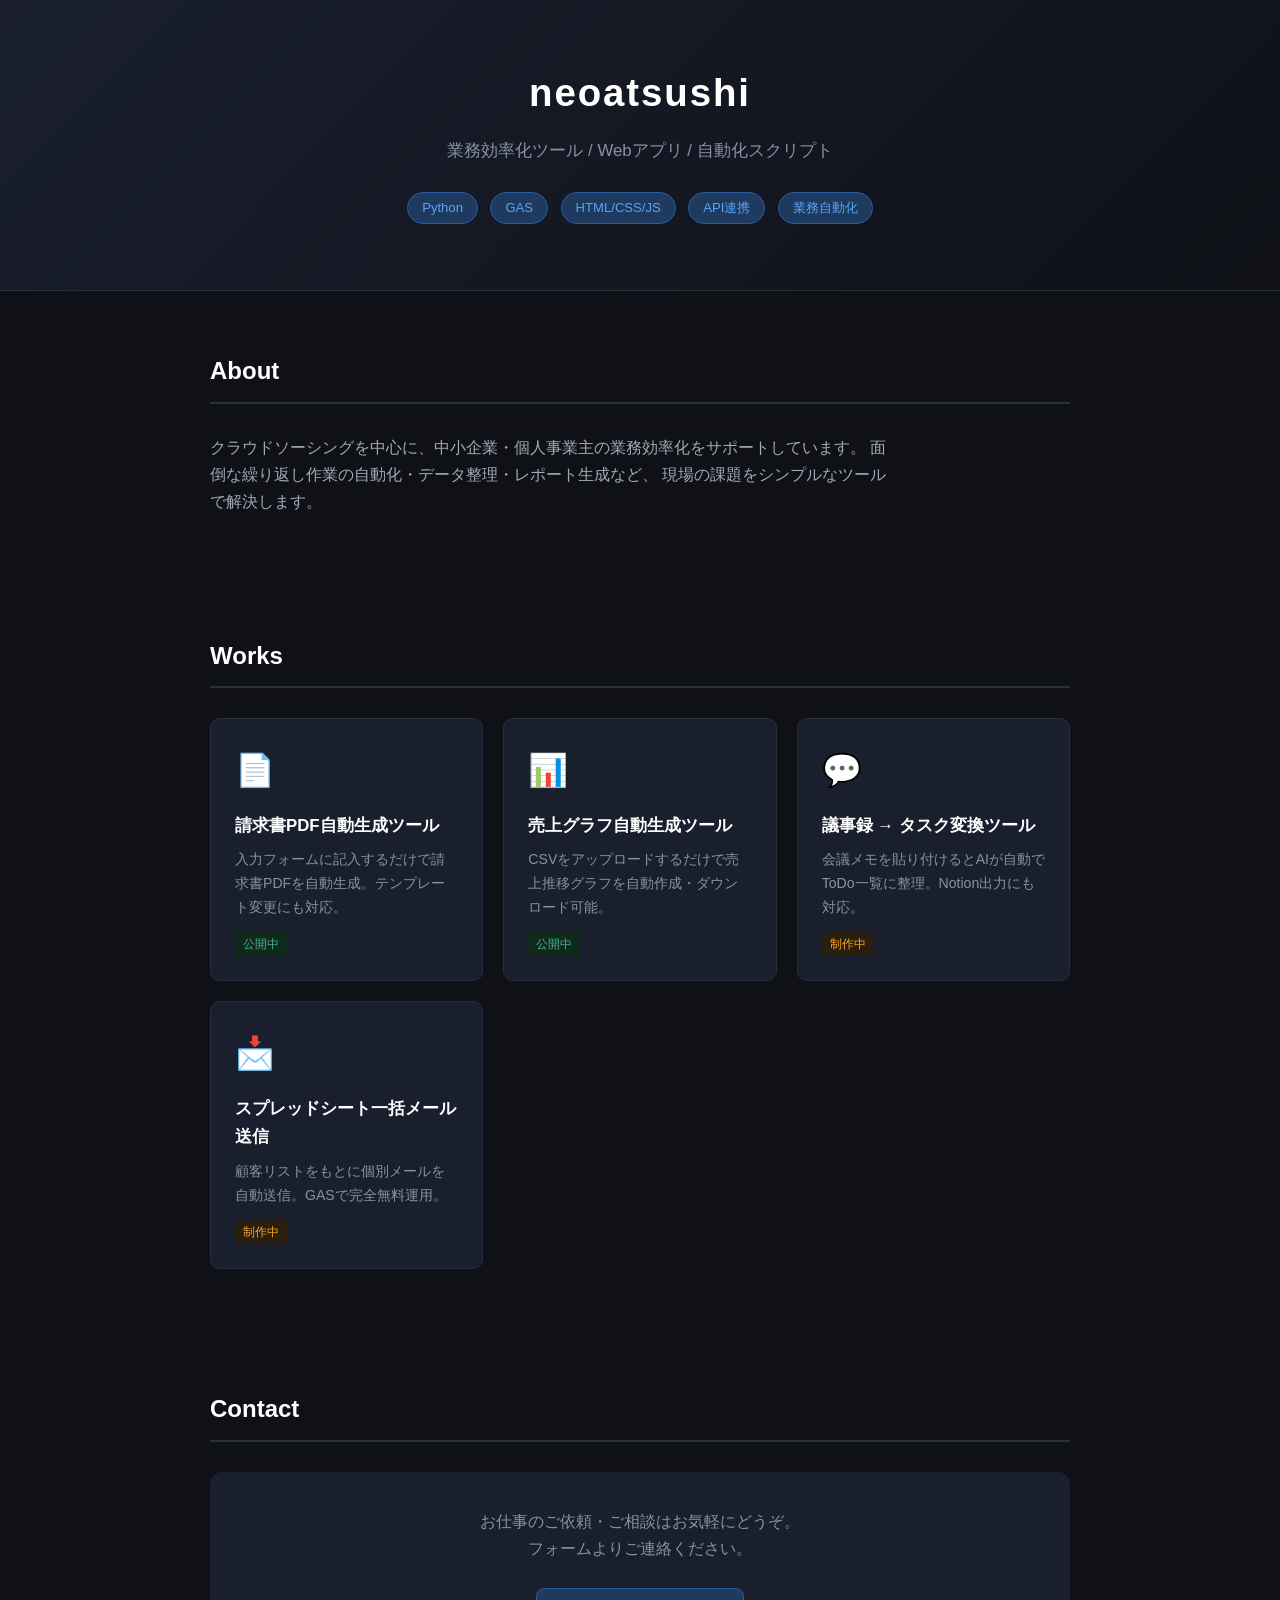
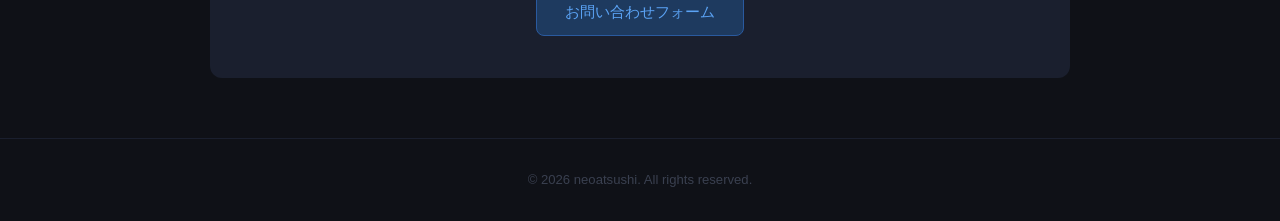
==== index.html @ 5142cfc4 "Update index.html" ====
<!DOCTYPE html>
<html lang="ja">
<head>
  <meta charset="UTF-8">
  <meta name="viewport" content="width=device-width, initial-scale=1.0">
  <title>neoatsushi | IT効率化ツール制作</title>
  <style>
    * { margin: 0; padding: 0; box-sizing: border-box; }
    body {
      font-family: 'Segoe UI', 'Hiragino Sans', sans-serif;
      background: #0f1117;
      color: #e0e0e0;
      line-height: 1.7;
    }
    header {
      background: linear-gradient(135deg, #1a1f2e, #0f1117);
      border-bottom: 1px solid #2a2f3e;
      padding: 60px 20px;
      text-align: center;
    }
    header h1 {
      font-size: 2.4rem;
      color: #fff;
      letter-spacing: 0.05em;
    }
    header p {
      color: #8892a4;
      margin-top: 12px;
      font-size: 1.05rem;
    }
    .badge {
      display: inline-block;
      background: #1e3a5f;
      color: #5ba3f5;
      border: 1px solid #2a5a9f;
      border-radius: 20px;
      padding: 4px 14px;
      font-size: 0.82rem;
      margin: 6px 4px;
    }
    .container {
      max-width: 900px;
      margin: 0 auto;
      padding: 0 20px;
    }
    section {
      padding: 60px 0;
    }
    section h2 {
      font-size: 1.5rem;
      color: #fff;
      margin-bottom: 30px;
      padding-bottom: 10px;
      border-bottom: 2px solid #2a2f3e;
    }
    .about-text {
      color: #a0aab8;
      font-size: 1rem;
      max-width: 680px;
    }
    .tools-grid {
      display: grid;
      grid-template-columns: repeat(auto-fill, minmax(260px, 1fr));
      gap: 20px;
    }
    .tool-card {
      background: #1a1f2e;
      border: 1px solid #2a2f3e;
      border-radius: 10px;
      padding: 24px;
      transition: border-color 0.2s, transform 0.2s;
    }
    .tool-card:hover {
      border-color: #5ba3f5;
      transform: translateY(-3px);
    }
    .tool-card .icon {
      font-size: 2rem;
      margin-bottom: 14px;
    }
    .tool-card h3 {
      color: #fff;
      font-size: 1.05rem;
      margin-bottom: 8px;
    }
    .tool-card p {
      color: #8892a4;
      font-size: 0.88rem;
    }
    .tool-card .tag {
      display: inline-block;
      background: #0f2a1a;
      color: #4caf82;
      border-radius: 4px;
      padding: 2px 8px;
      font-size: 0.75rem;
      margin-top: 12px;
    }
    .tool-card .coming {
      background: #2a1f0f;
      color: #f5a623;
    }
    .contact {
      background: #1a1f2e;
      border-radius: 12px;
      padding: 36px;
      text-align: center;
    }
    .contact p {
      color: #8892a4;
      margin-bottom: 20px;
    }
    .contact a {
      display: inline-block;
      background: #1e3a5f;
      color: #5ba3f5;
      border: 1px solid #2a5a9f;
      border-radius: 8px;
      padding: 10px 28px;
      text-decoration: none;
      font-size: 0.95rem;
      margin: 6px;
      transition: background 0.2s;
    }
    .contact a:hover {
      background: #2a4a7f;
    }
    footer {
      text-align: center;
      padding: 30px;
      color: #3a4050;
      font-size: 0.82rem;
      border-top: 1px solid #1a1f2e;
    }
  </style>
</head>
<body>

<header>
  <div class="container">
    <h1>neoatsushi</h1>
    <p>業務効率化ツール / Webアプリ / 自動化スクリプト</p>
    <div style="margin-top:20px;">
      <span class="badge">Python</span>
      <span class="badge">GAS</span>
      <span class="badge">HTML/CSS/JS</span>
      <span class="badge">API連携</span>
      <span class="badge">業務自動化</span>
    </div>
  </div>
</header>

<div class="container">

  <section>
    <h2>About</h2>
    <p class="about-text">
      クラウドソーシングを中心に、中小企業・個人事業主の業務効率化をサポートしています。
      面倒な繰り返し作業の自動化・データ整理・レポート生成など、
      現場の課題をシンプルなツールで解決します。
    </p>
  </section>

  <section>
    <h2>Works</h2>
    <div class="tools-grid">

            <a href="invoice.html" class="tool-card" style="text-decoration:none;display:block;">
        <div class="icon">&#128196;</div>
        <h3>請求書PDF自動生成ツール</h3>
        <p>入力フォームに記入するだけで請求書PDFを自動生成。テンプレート変更にも対応。</p>
        <span class="tag">公開中</span>
      </a>

      <div class="tool-card">
        <div class="icon">&#128202;</div>
        <h3>売上グラフ自動生成ツール</h3>
        <p>CSVをアップロードするだけで売上推移グラフを自動作成・ダウンロード可能。</p>
        <span class="tag">公開中</span>
      </div>

      <div class="tool-card">
        <div class="icon">&#128172;</div>
        <h3>議事録 → タスク変換ツール</h3>
        <p>会議メモを貼り付けるとAIが自動でToDo一覧に整理。Notion出力にも対応。</p>
        <span class="tag coming">制作中</span>
      </div>

      <div class="tool-card">
        <div class="icon">&#128233;</div>
        <h3>スプレッドシート一括メール送信</h3>
        <p>顧客リストをもとに個別メールを自動送信。GASで完全無料運用。</p>
        <span class="tag coming">制作中</span>
      </div>

    </div>
  </section>

  <section>
    <h2>Contact</h2>
    <div class="contact">
      <p>お仕事のご依頼・ご相談はお気軽にどうぞ。<br>フォームよりご連絡ください。</p>
      <a href="https://docs.google.com/forms/d/e/1FAIpQLScn_YuD0LHevNLqM5REqIN_pNyaUbgwRHKfct61xiaVYQM_sA/viewform" target="_blank">お問い合わせフォーム</a>
    </div>
  </section>

</div>

<footer>
  &copy; 2026 neoatsushi. All rights reserved.
</footer>

</body>
</html>
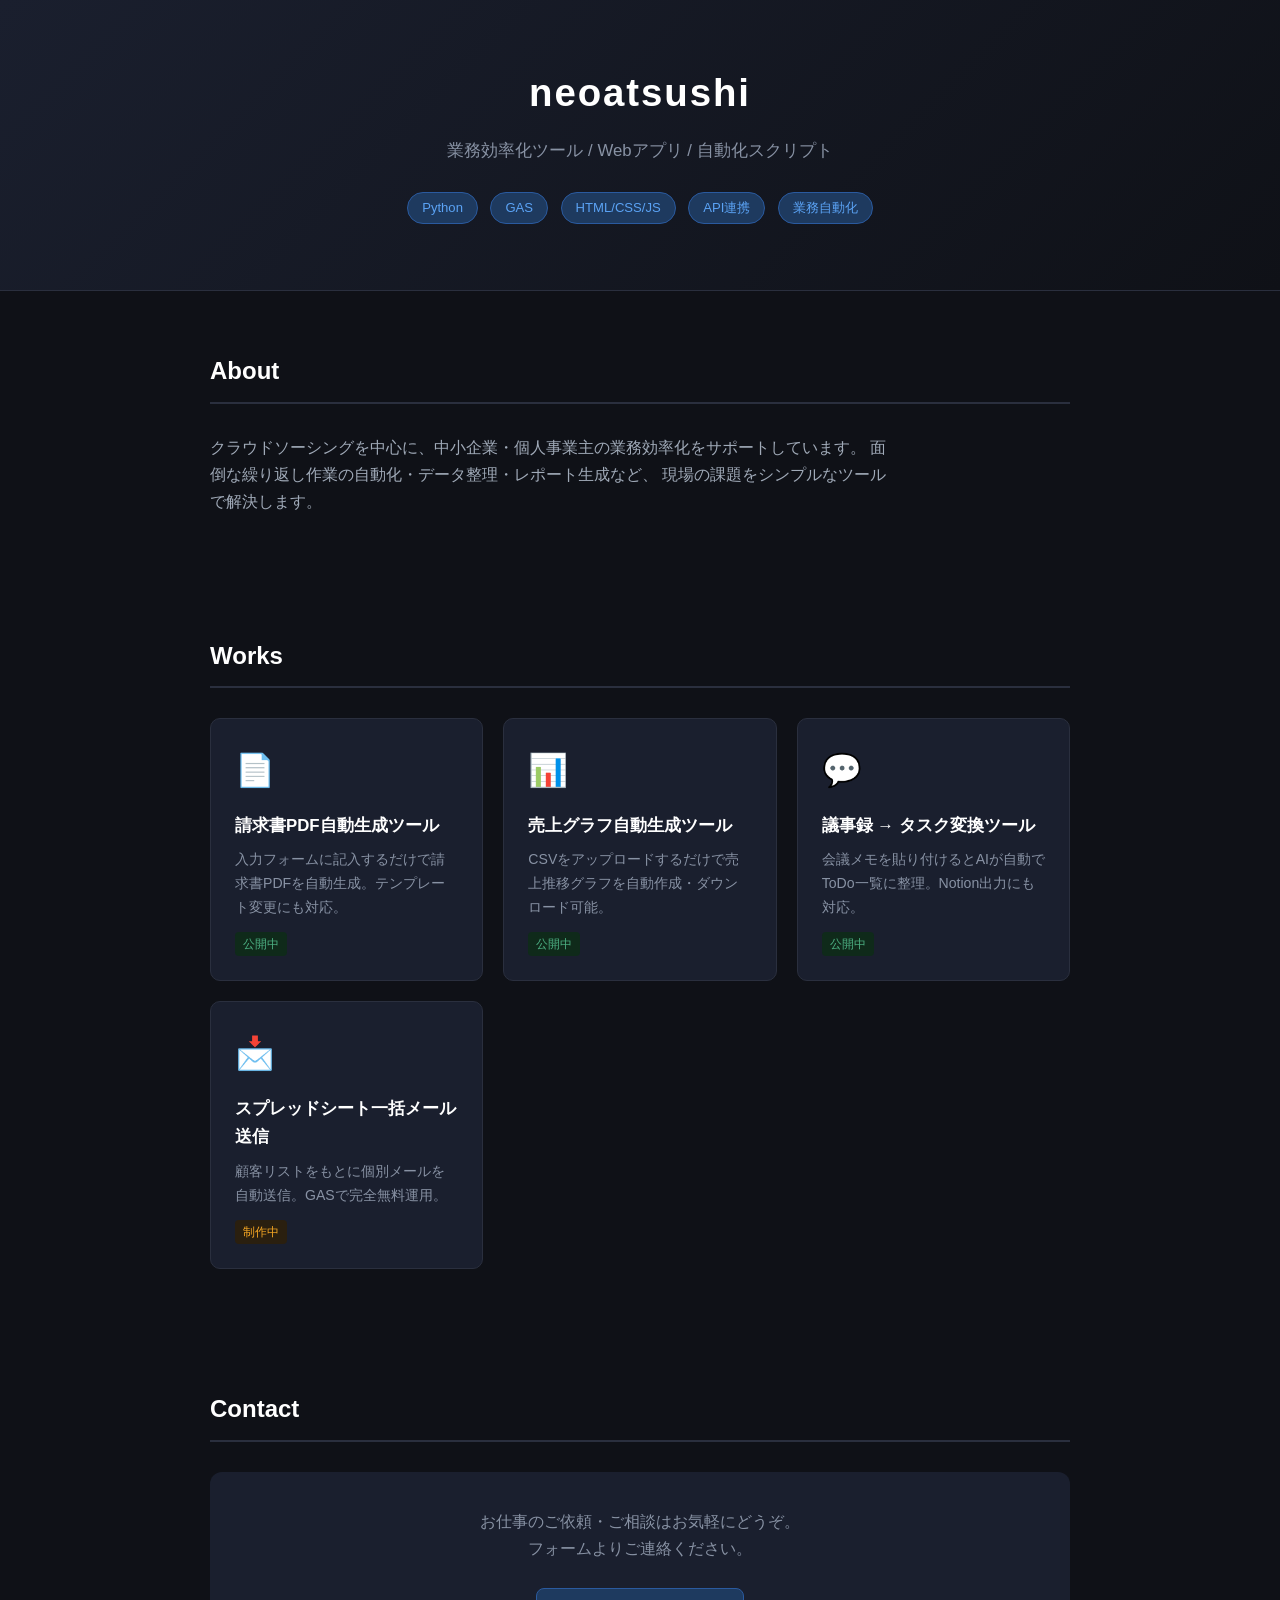
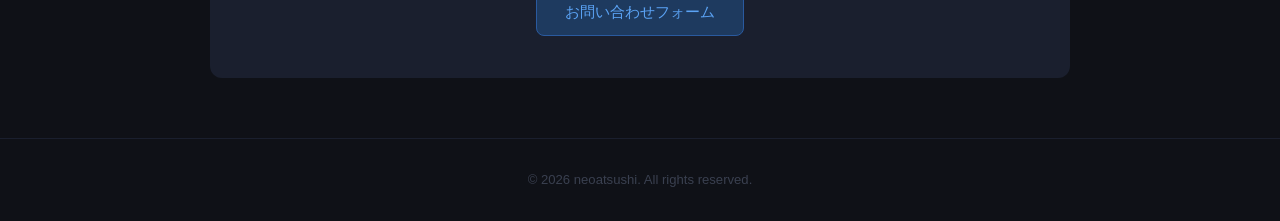
==== commit de9a6115: "Update index.html" ====
--- a/index.html
+++ b/index.html
@@ -172,19 +172,20 @@
         <span class="tag">公開中</span>
       </a>
 
-      <div class="tool-card">
+           <a href="chart.html" class="tool-card" style="text-decoration:none;display:block;">
         <div class="icon">&#128202;</div>
         <h3>売上グラフ自動生成ツール</h3>
         <p>CSVをアップロードするだけで売上推移グラフを自動作成・ダウンロード可能。</p>
         <span class="tag">公開中</span>
-      </div>
-
-      <div class="tool-card">
+      </a>
+
+      <a href="minutes.html" class="tool-card" style="text-decoration:none;display:block;">
         <div class="icon">&#128172;</div>
         <h3>議事録 → タスク変換ツール</h3>
         <p>会議メモを貼り付けるとAIが自動でToDo一覧に整理。Notion出力にも対応。</p>
-        <span class="tag coming">制作中</span>
-      </div>
+        <span class="tag">公開中</span>
+      </a>
+
 
       <div class="tool-card">
         <div class="icon">&#128233;</div>
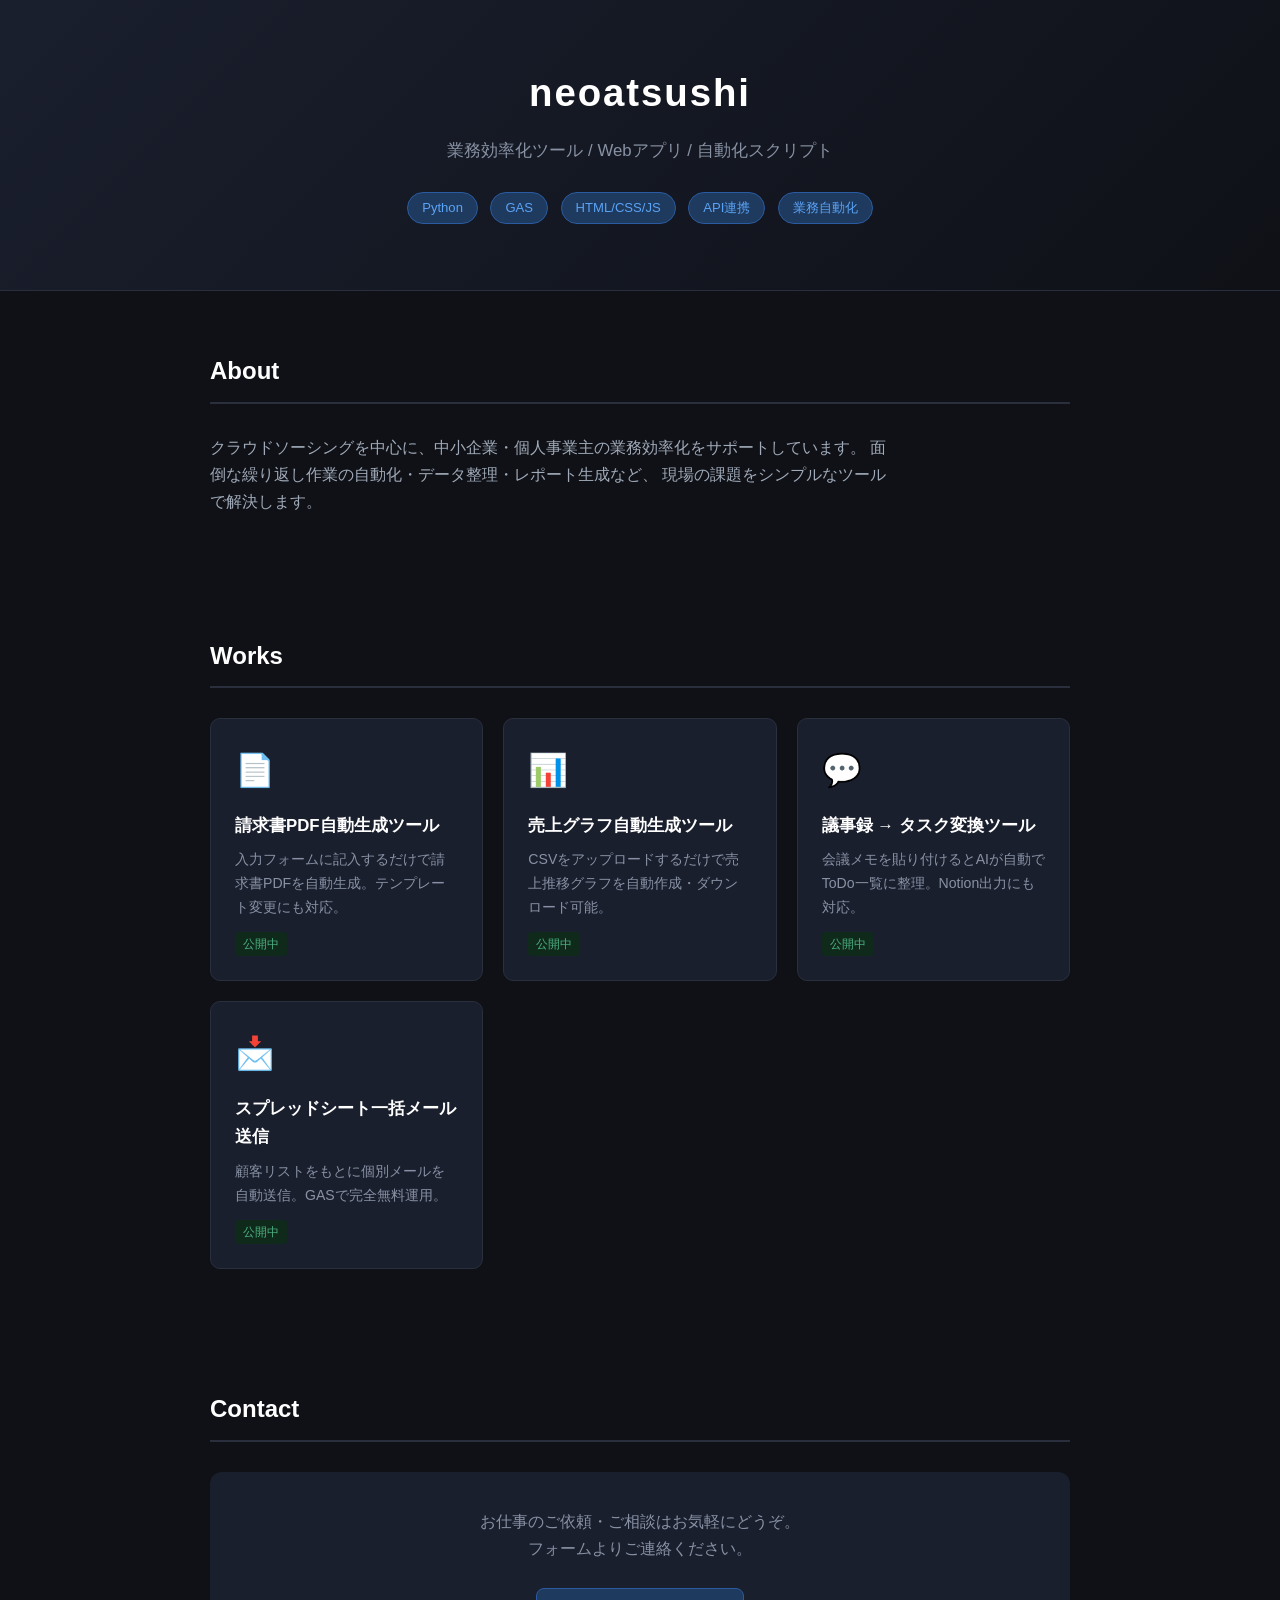
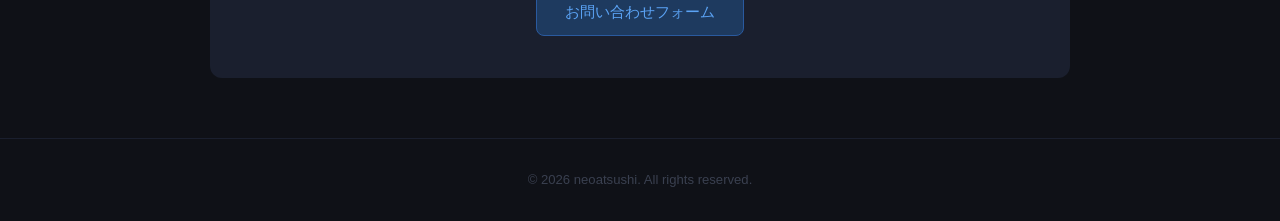
==== commit 7c28becb: "Update index.html" ====
--- a/index.html
+++ b/index.html
@@ -186,13 +186,12 @@
         <span class="tag">公開中</span>
       </a>
 
-
-      <div class="tool-card">
+      <a href="mailer.html" class="tool-card" style="text-decoration:none;display:block;">
         <div class="icon">&#128233;</div>
         <h3>スプレッドシート一括メール送信</h3>
         <p>顧客リストをもとに個別メールを自動送信。GASで完全無料運用。</p>
-        <span class="tag coming">制作中</span>
-      </div>
+        <span class="tag">公開中</span>
+      </a>
 
     </div>
   </section>
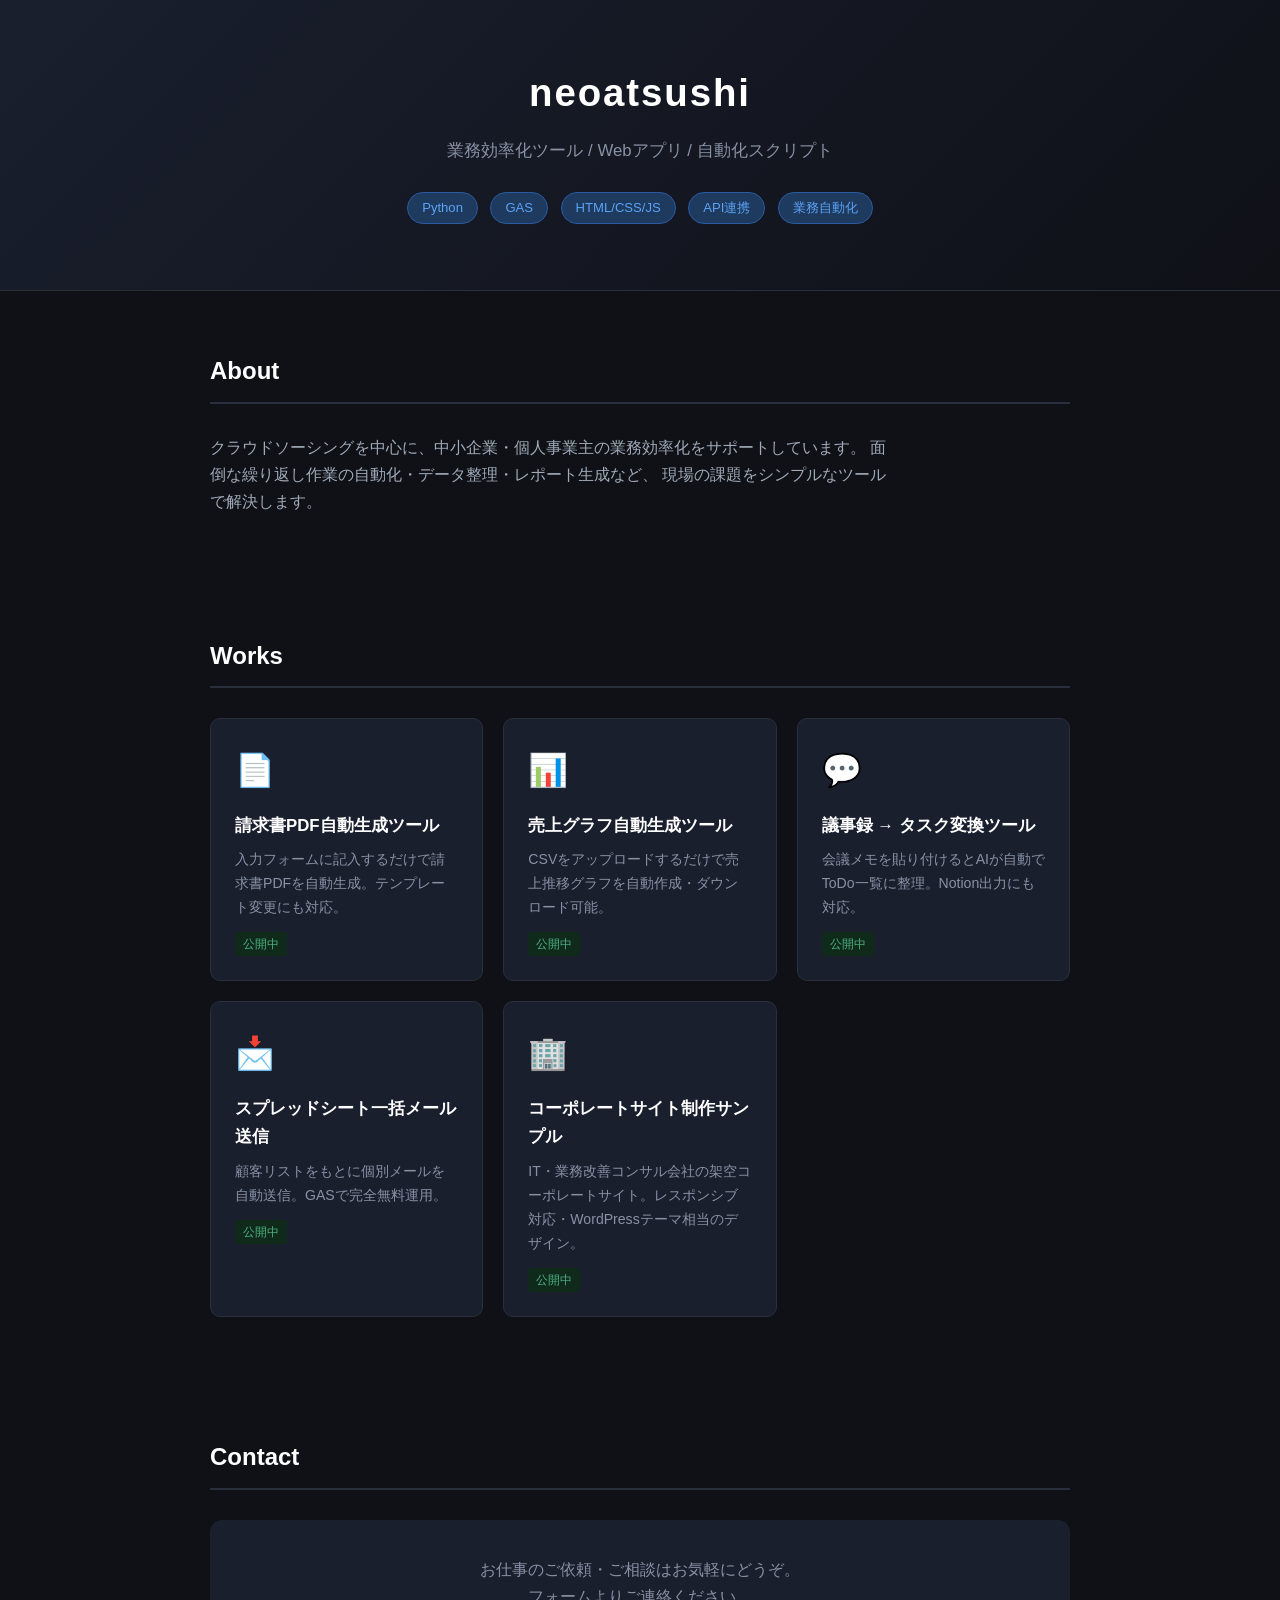
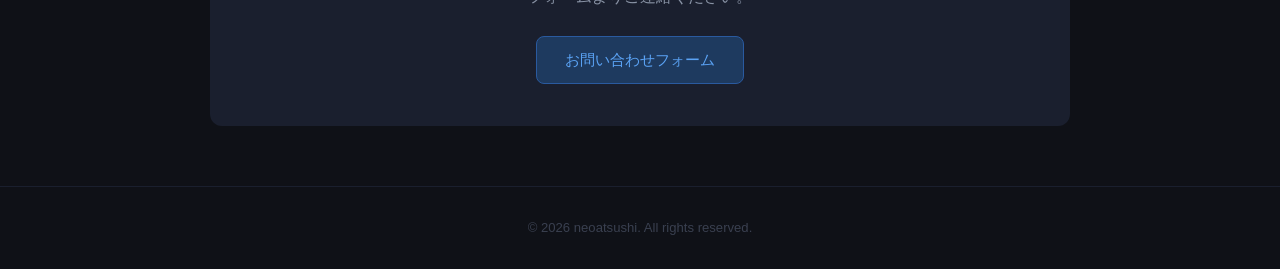
==== commit 51605e8d: "Update index.html" ====
--- a/index.html
+++ b/index.html
@@ -192,6 +192,12 @@
         <p>顧客リストをもとに個別メールを自動送信。GASで完全無料運用。</p>
         <span class="tag">公開中</span>
       </a>
+      <a href="nextvision/index.html" class="tool-card" style="text-decoration:none;display:block;">
+        <div class="icon">&#127970;</div>
+        <h3>コーポレートサイト制作サンプル</h3>
+        <p>IT・業務改善コンサル会社の架空コーポレートサイト。レスポンシブ対応・WordPressテーマ相当のデザイン。</p>
+        <span class="tag">公開中</span>
+      </a>
 
     </div>
   </section>
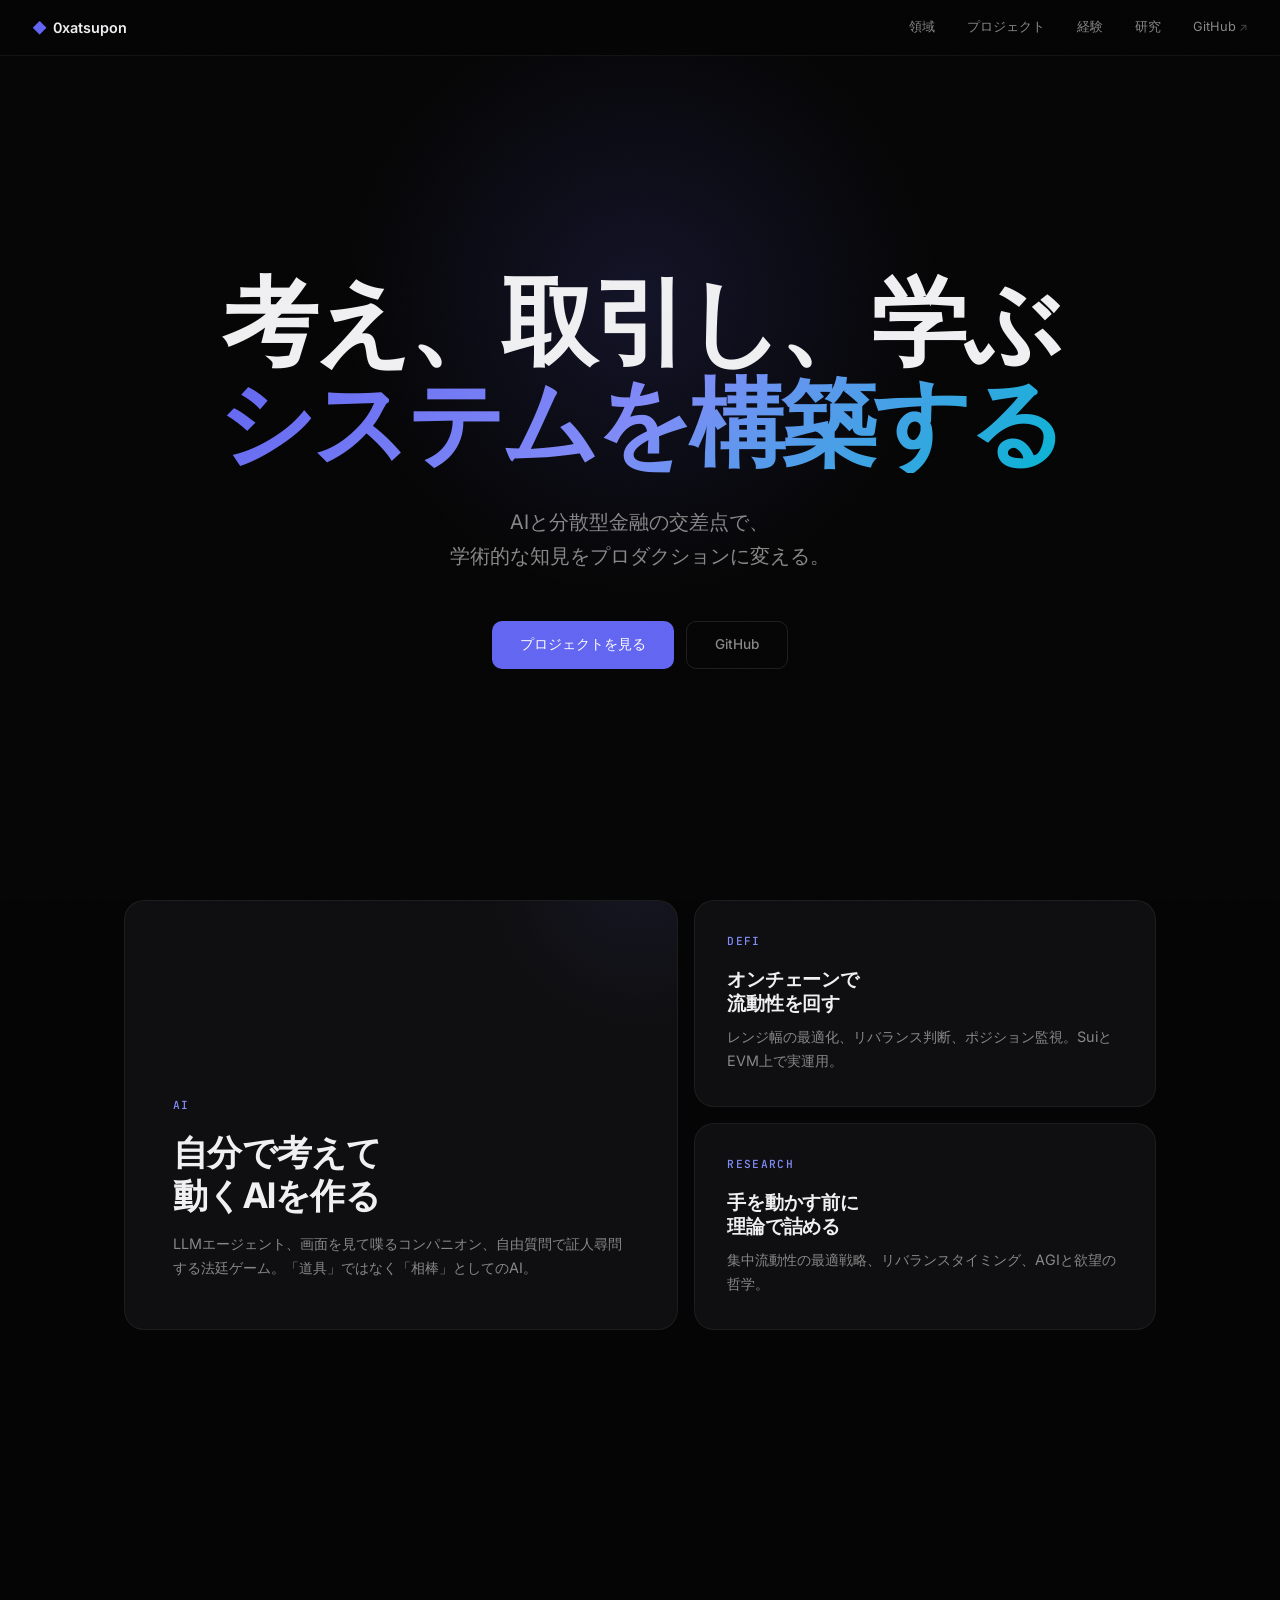
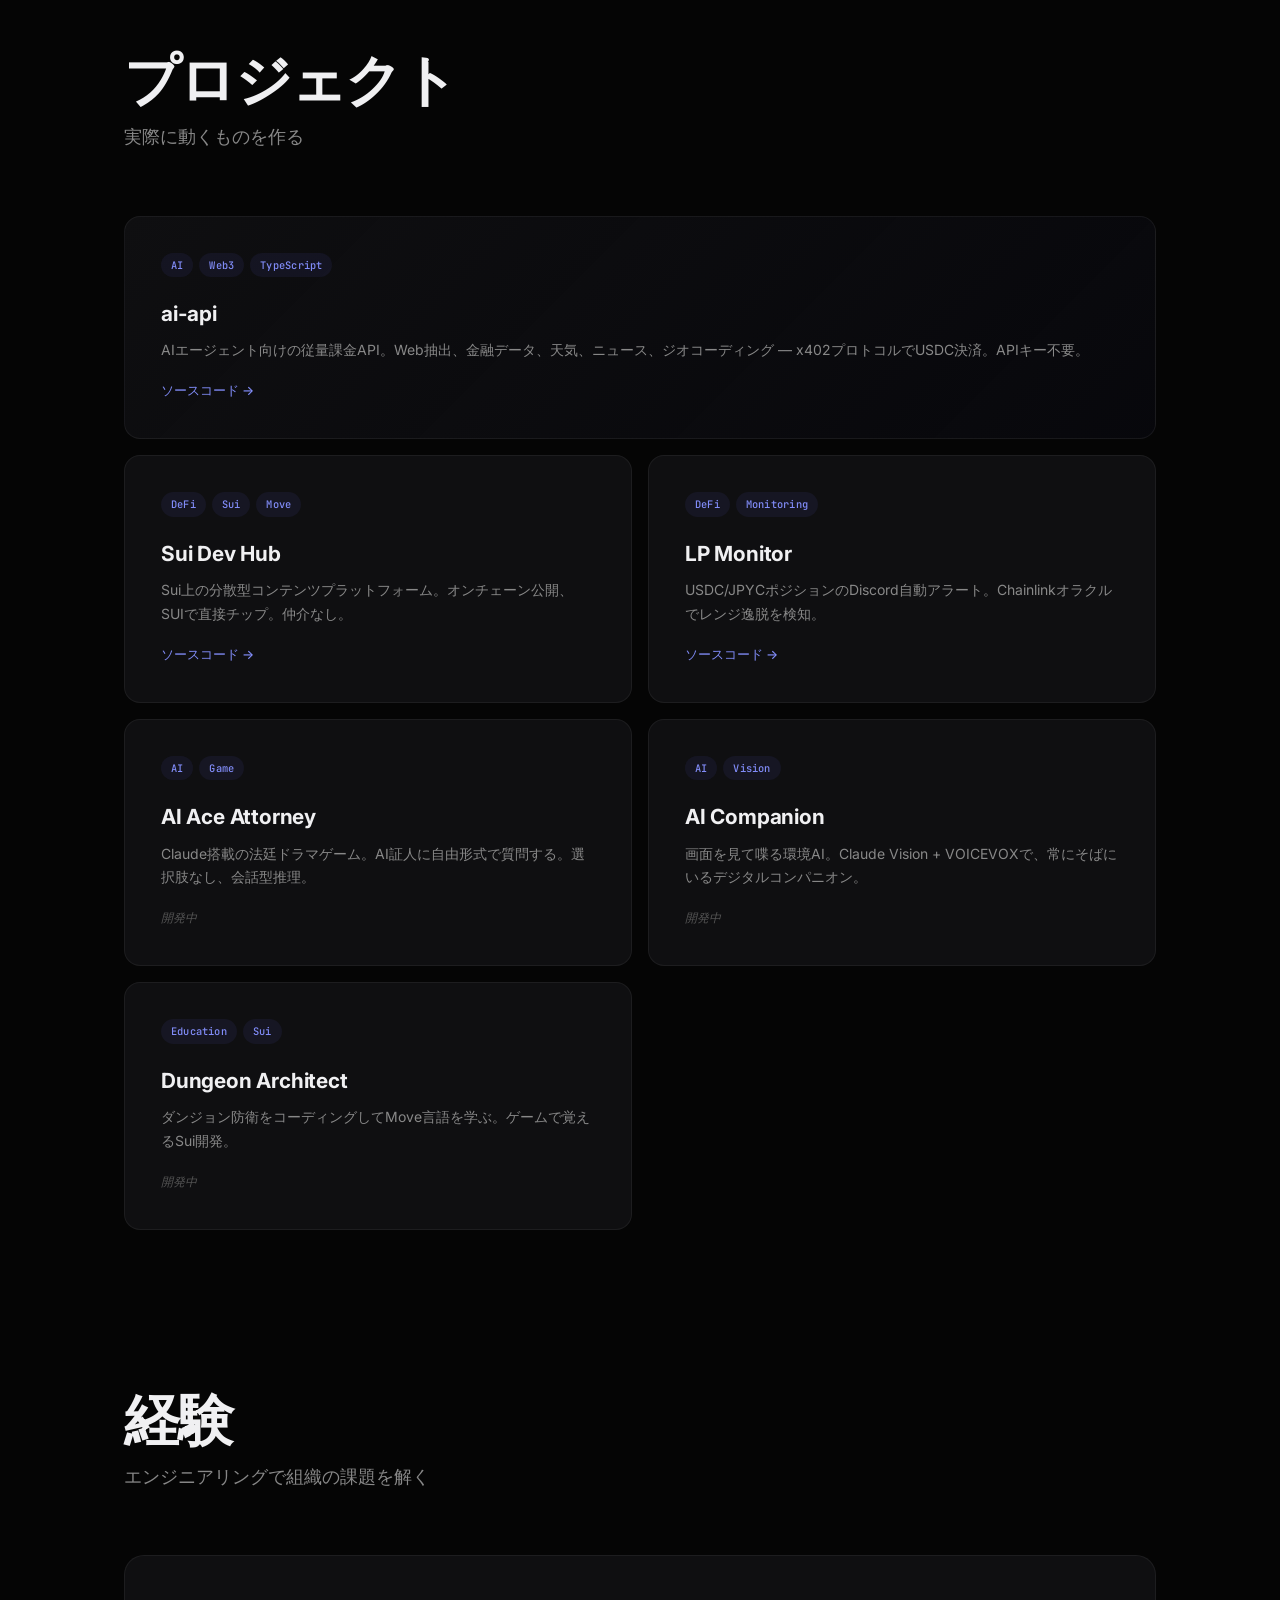
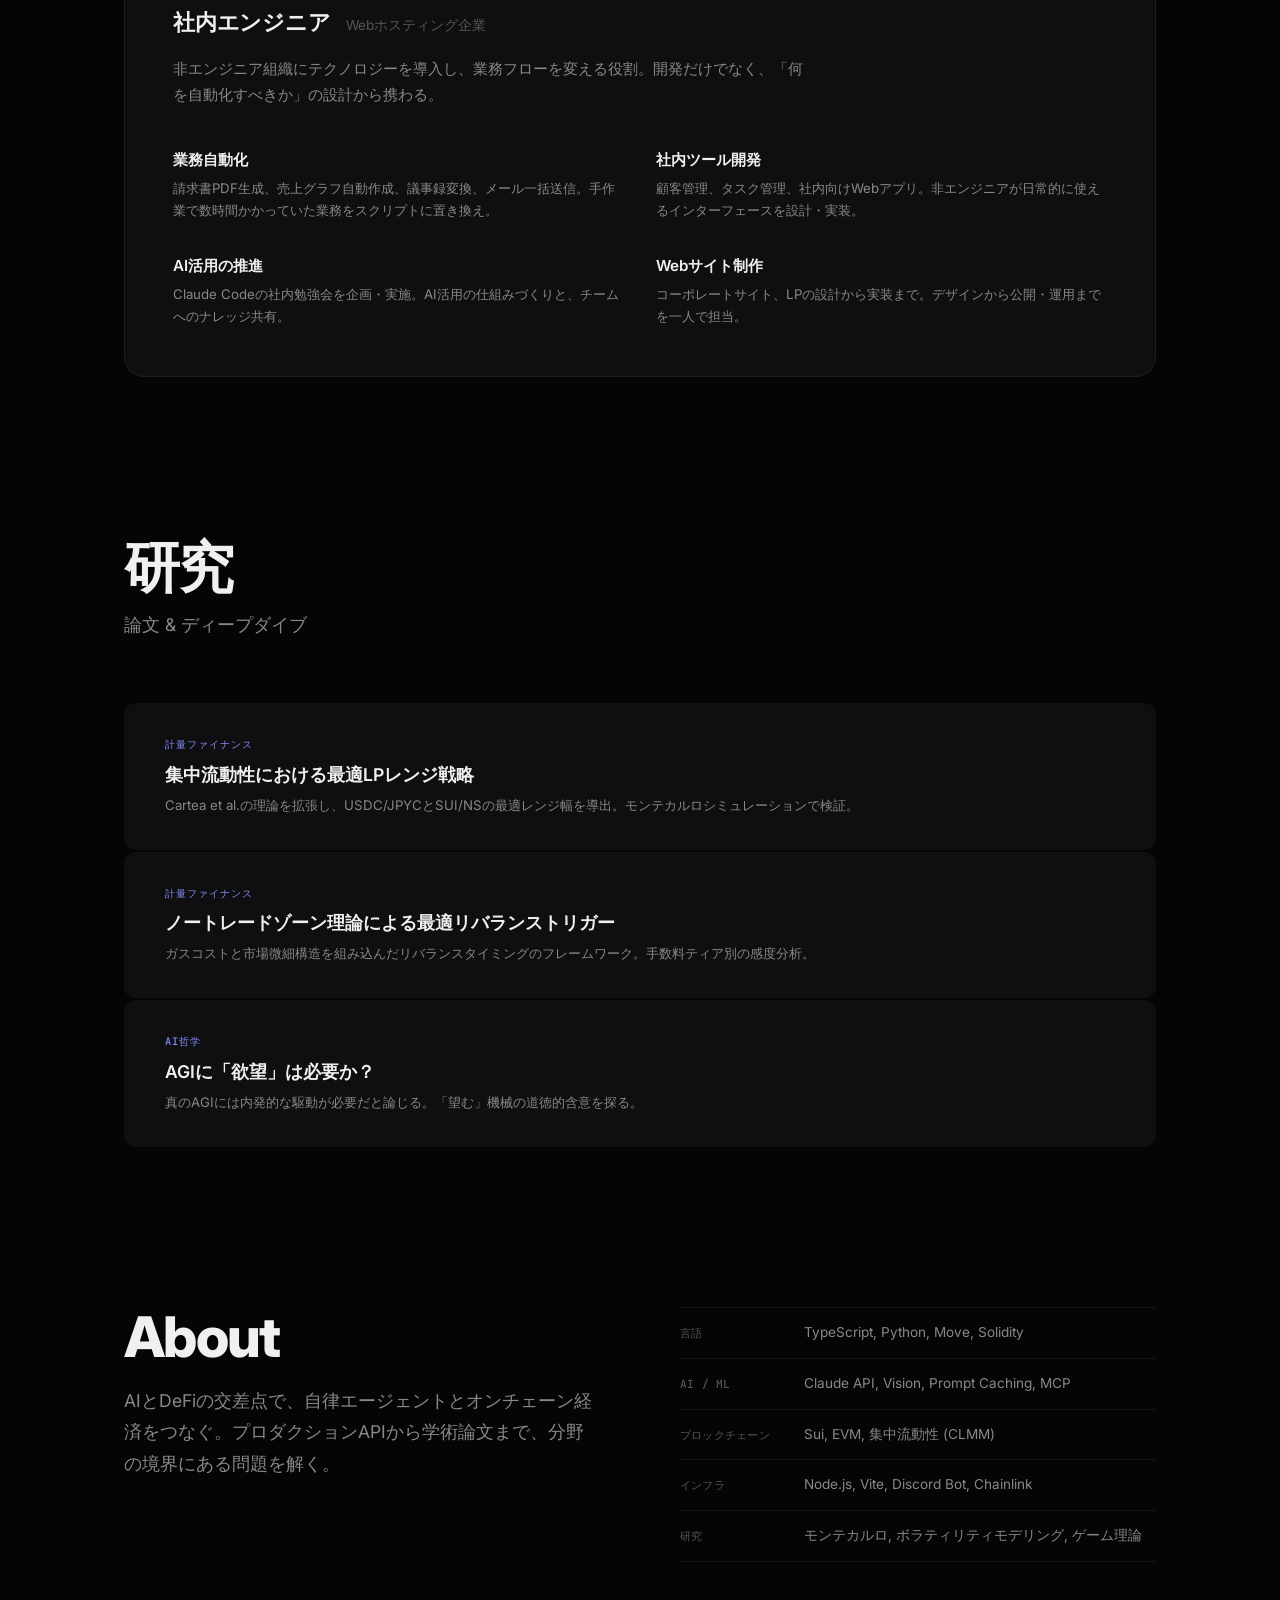
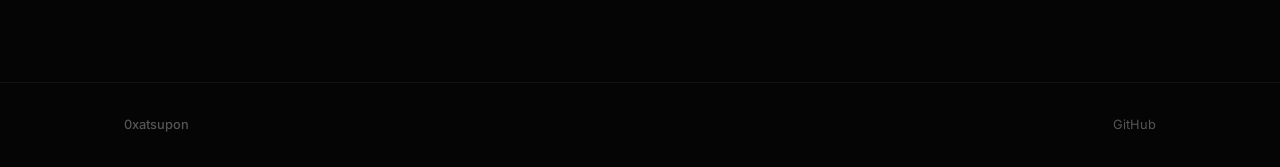
==== commit 0521f60e: "feat: v2 リデザイン — Bento Grid, 経験セクション追加 - Apple/Stripe/Vercel風デザインに全面刷新 - 3カード均等グリッド → Bento Grid (非対" ====
--- a/index.html
+++ b/index.html
@@ -3,218 +3,282 @@
 <head>
   <meta charset="UTF-8">
   <meta name="viewport" content="width=device-width, initial-scale=1.0">
-  <title>neoatsushi | IT効率化ツール制作</title>
-  <style>
-    * { margin: 0; padding: 0; box-sizing: border-box; }
-    body {
-      font-family: 'Segoe UI', 'Hiragino Sans', sans-serif;
-      background: #0f1117;
-      color: #e0e0e0;
-      line-height: 1.7;
-    }
-    header {
-      background: linear-gradient(135deg, #1a1f2e, #0f1117);
-      border-bottom: 1px solid #2a2f3e;
-      padding: 60px 20px;
-      text-align: center;
-    }
-    header h1 {
-      font-size: 2.4rem;
-      color: #fff;
-      letter-spacing: 0.05em;
-    }
-    header p {
-      color: #8892a4;
-      margin-top: 12px;
-      font-size: 1.05rem;
-    }
-    .badge {
-      display: inline-block;
-      background: #1e3a5f;
-      color: #5ba3f5;
-      border: 1px solid #2a5a9f;
-      border-radius: 20px;
-      padding: 4px 14px;
-      font-size: 0.82rem;
-      margin: 6px 4px;
-    }
-    .container {
-      max-width: 900px;
-      margin: 0 auto;
-      padding: 0 20px;
-    }
-    section {
-      padding: 60px 0;
-    }
-    section h2 {
-      font-size: 1.5rem;
-      color: #fff;
-      margin-bottom: 30px;
-      padding-bottom: 10px;
-      border-bottom: 2px solid #2a2f3e;
-    }
-    .about-text {
-      color: #a0aab8;
-      font-size: 1rem;
-      max-width: 680px;
-    }
-    .tools-grid {
-      display: grid;
-      grid-template-columns: repeat(auto-fill, minmax(260px, 1fr));
-      gap: 20px;
-    }
-    .tool-card {
-      background: #1a1f2e;
-      border: 1px solid #2a2f3e;
-      border-radius: 10px;
-      padding: 24px;
-      transition: border-color 0.2s, transform 0.2s;
-    }
-    .tool-card:hover {
-      border-color: #5ba3f5;
-      transform: translateY(-3px);
-    }
-    .tool-card .icon {
-      font-size: 2rem;
-      margin-bottom: 14px;
-    }
-    .tool-card h3 {
-      color: #fff;
-      font-size: 1.05rem;
-      margin-bottom: 8px;
-    }
-    .tool-card p {
-      color: #8892a4;
-      font-size: 0.88rem;
-    }
-    .tool-card .tag {
-      display: inline-block;
-      background: #0f2a1a;
-      color: #4caf82;
-      border-radius: 4px;
-      padding: 2px 8px;
-      font-size: 0.75rem;
-      margin-top: 12px;
-    }
-    .tool-card .coming {
-      background: #2a1f0f;
-      color: #f5a623;
-    }
-    .contact {
-      background: #1a1f2e;
-      border-radius: 12px;
-      padding: 36px;
-      text-align: center;
-    }
-    .contact p {
-      color: #8892a4;
-      margin-bottom: 20px;
-    }
-    .contact a {
-      display: inline-block;
-      background: #1e3a5f;
-      color: #5ba3f5;
-      border: 1px solid #2a5a9f;
-      border-radius: 8px;
-      padding: 10px 28px;
-      text-decoration: none;
-      font-size: 0.95rem;
-      margin: 6px;
-      transition: background 0.2s;
-    }
-    .contact a:hover {
-      background: #2a4a7f;
-    }
-    footer {
-      text-align: center;
-      padding: 30px;
-      color: #3a4050;
-      font-size: 0.82rem;
-      border-top: 1px solid #1a1f2e;
-    }
-  </style>
+  <title>0xatsupon — AI × DeFi エンジニア & リサーチャー</title>
+  <meta name="description" content="人工知能、分散型金融、自律エージェントの交差点で構築する。">
+  <link rel="preconnect" href="https://fonts.googleapis.com">
+  <link rel="preconnect" href="https://fonts.gstatic.com" crossorigin>
+  <link href="https://fonts.googleapis.com/css2?family=Inter:wght@300;400;500;600;700;800&family=JetBrains+Mono:wght@400;500&display=swap" rel="stylesheet">
+  <link rel="stylesheet" href="style.css">
+  <link rel="icon" href="data:image/svg+xml,<svg xmlns='http://www.w3.org/2000/svg' viewBox='0 0 100 100'><text y='.9em' font-size='90'>◆</text></svg>">
 </head>
 <body>
-
-<header>
-  <div class="container">
-    <h1>neoatsushi</h1>
-    <p>業務効率化ツール / Webアプリ / 自動化スクリプト</p>
-    <div style="margin-top:20px;">
-      <span class="badge">Python</span>
-      <span class="badge">GAS</span>
-      <span class="badge">HTML/CSS/JS</span>
-      <span class="badge">API連携</span>
-      <span class="badge">業務自動化</span>
-    </div>
+  <div class="noise" aria-hidden="true"></div>
+
+  <!-- Navigation -->
+  <nav class="nav">
+    <a href="#" class="nav__logo">
+      <span class="nav__logo-mark">◆</span>
+      <span class="nav__logo-text">0xatsupon</span>
+    </a>
+    <div class="nav__links">
+      <a href="#domains" class="nav__link">領域</a>
+      <a href="#work" class="nav__link">プロジェクト</a>
+      <a href="#experience" class="nav__link">経験</a>
+      <a href="#research" class="nav__link">研究</a>
+      <a href="https://github.com/0xatsupon" class="nav__link nav__link--external" target="_blank" rel="noopener">GitHub</a>
+    </div>
+    <button class="nav__menu" aria-label="Menu" aria-expanded="false">
+      <span></span>
+      <span></span>
+    </button>
+  </nav>
+
+  <!-- Mobile menu -->
+  <div class="mobile-menu" aria-hidden="true">
+    <a href="#domains" class="mobile-menu__link">領域</a>
+    <a href="#work" class="mobile-menu__link">プロジェクト</a>
+    <a href="#experience" class="mobile-menu__link">経験</a>
+    <a href="#research" class="mobile-menu__link">研究</a>
+    <a href="https://github.com/0xatsupon" class="mobile-menu__link" target="_blank" rel="noopener">GitHub</a>
   </div>
-</header>
-
-<div class="container">
-
-  <section>
-    <h2>About</h2>
-    <p class="about-text">
-      クラウドソーシングを中心に、中小企業・個人事業主の業務効率化をサポートしています。
-      面倒な繰り返し作業の自動化・データ整理・レポート生成など、
-      現場の課題をシンプルなツールで解決します。
-    </p>
-  </section>
-
-  <section>
-    <h2>Works</h2>
-    <div class="tools-grid">
-
-            <a href="invoice.html" class="tool-card" style="text-decoration:none;display:block;">
-        <div class="icon">&#128196;</div>
-        <h3>請求書PDF自動生成ツール</h3>
-        <p>入力フォームに記入するだけで請求書PDFを自動生成。テンプレート変更にも対応。</p>
-        <span class="tag">公開中</span>
-      </a>
-
-           <a href="chart.html" class="tool-card" style="text-decoration:none;display:block;">
-        <div class="icon">&#128202;</div>
-        <h3>売上グラフ自動生成ツール</h3>
-        <p>CSVをアップロードするだけで売上推移グラフを自動作成・ダウンロード可能。</p>
-        <span class="tag">公開中</span>
-      </a>
-
-      <a href="minutes.html" class="tool-card" style="text-decoration:none;display:block;">
-        <div class="icon">&#128172;</div>
-        <h3>議事録 → タスク変換ツール</h3>
-        <p>会議メモを貼り付けるとAIが自動でToDo一覧に整理。Notion出力にも対応。</p>
-        <span class="tag">公開中</span>
-      </a>
-
-      <a href="mailer.html" class="tool-card" style="text-decoration:none;display:block;">
-        <div class="icon">&#128233;</div>
-        <h3>スプレッドシート一括メール送信</h3>
-        <p>顧客リストをもとに個別メールを自動送信。GASで完全無料運用。</p>
-        <span class="tag">公開中</span>
-      </a>
-      <a href="nextvision/index.html" class="tool-card" style="text-decoration:none;display:block;">
-        <div class="icon">&#127970;</div>
-        <h3>コーポレートサイト制作サンプル</h3>
-        <p>IT・業務改善コンサル会社の架空コーポレートサイト。レスポンシブ対応・WordPressテーマ相当のデザイン。</p>
-        <span class="tag">公開中</span>
-      </a>
-
-    </div>
-  </section>
-
-  <section>
-    <h2>Contact</h2>
-    <div class="contact">
-      <p>お仕事のご依頼・ご相談はお気軽にどうぞ。<br>フォームよりご連絡ください。</p>
-      <a href="https://docs.google.com/forms/d/e/1FAIpQLScn_YuD0LHevNLqM5REqIN_pNyaUbgwRHKfct61xiaVYQM_sA/viewform" target="_blank">お問い合わせフォーム</a>
-    </div>
-  </section>
-
-</div>
-
-<footer>
-  &copy; 2026 neoatsushi. All rights reserved.
-</footer>
-
+
+  <!-- Hero -->
+  <header class="hero">
+    <div class="hero__container">
+      <h1 class="hero__title reveal">
+        <span class="hero__title-line">考え、取引し、学ぶ</span>
+        <span class="hero__title-line hero__title--accent">システムを構築する</span>
+      </h1>
+      <p class="hero__subtitle reveal">
+        AIと分散型金融の交差点で、<br class="hide-mobile">
+        学術的な知見をプロダクションに変える。
+      </p>
+      <div class="hero__cta reveal">
+        <a href="#work" class="btn btn--primary">プロジェクトを見る</a>
+        <a href="https://github.com/0xatsupon" class="btn btn--ghost" target="_blank" rel="noopener">GitHub</a>
+      </div>
+    </div>
+  </header>
+
+  <!-- Domains — Bento Grid -->
+  <section class="domains" id="domains">
+    <div class="container">
+      <div class="bento">
+        <div class="bento__main reveal">
+          <span class="bento__label">AI</span>
+          <h2 class="bento__title">自分で考えて<br>動くAIを作る</h2>
+          <p class="bento__text">LLMエージェント、画面を見て喋るコンパニオン、自由質問で証人尋問する法廷ゲーム。「道具」ではなく「相棒」としてのAI。</p>
+        </div>
+        <div class="bento__side bento__side--top reveal">
+          <span class="bento__label">DeFi</span>
+          <h3 class="bento__side-title">オンチェーンで<br>流動性を回す</h3>
+          <p class="bento__text">レンジ幅の最適化、リバランス判断、ポジション監視。SuiとEVM上で実運用。</p>
+        </div>
+        <div class="bento__side bento__side--bottom reveal">
+          <span class="bento__label">Research</span>
+          <h3 class="bento__side-title">手を動かす前に<br>理論で詰める</h3>
+          <p class="bento__text">集中流動性の最適戦略、リバランスタイミング、AGIと欲望の哲学。</p>
+        </div>
+      </div>
+    </div>
+  </section>
+
+  <!-- Projects -->
+  <section class="work" id="work">
+    <div class="container">
+      <div class="section-header reveal">
+        <h2 class="section__title">プロジェクト</h2>
+        <p class="section__sub">実際に動くものを作る</p>
+      </div>
+
+      <div class="projects">
+        <article class="project project--featured reveal">
+          <div class="project__content">
+            <div class="project__tags">
+              <span class="tag">AI</span>
+              <span class="tag">Web3</span>
+              <span class="tag">TypeScript</span>
+            </div>
+            <h3 class="project__title">ai-api</h3>
+            <p class="project__desc">AIエージェント向けの従量課金API。Web抽出、金融データ、天気、ニュース、ジオコーディング — x402プロトコルでUSDC決済。APIキー不要。</p>
+            <a href="https://github.com/0xatsupon/ai-api" class="project__link" target="_blank" rel="noopener">ソースコード →</a>
+          </div>
+        </article>
+
+        <article class="project reveal">
+          <div class="project__content">
+            <div class="project__tags">
+              <span class="tag">DeFi</span>
+              <span class="tag">Sui</span>
+              <span class="tag">Move</span>
+            </div>
+            <h3 class="project__title">Sui Dev Hub</h3>
+            <p class="project__desc">Sui上の分散型コンテンツプラットフォーム。オンチェーン公開、SUIで直接チップ。仲介なし。</p>
+            <a href="https://github.com/0xatsupon/sui-dev-hub" class="project__link" target="_blank" rel="noopener">ソースコード →</a>
+          </div>
+        </article>
+
+        <article class="project reveal">
+          <div class="project__content">
+            <div class="project__tags">
+              <span class="tag">DeFi</span>
+              <span class="tag">Monitoring</span>
+            </div>
+            <h3 class="project__title">LP Monitor</h3>
+            <p class="project__desc">USDC/JPYCポジションのDiscord自動アラート。Chainlinkオラクルでレンジ逸脱を検知。</p>
+            <a href="https://github.com/0xatsupon/lp-monitor" class="project__link" target="_blank" rel="noopener">ソースコード →</a>
+          </div>
+        </article>
+
+        <article class="project reveal">
+          <div class="project__content">
+            <div class="project__tags">
+              <span class="tag">AI</span>
+              <span class="tag">Game</span>
+            </div>
+            <h3 class="project__title">AI Ace Attorney</h3>
+            <p class="project__desc">Claude搭載の法廷ドラマゲーム。AI証人に自由形式で質問する。選択肢なし、会話型推理。</p>
+            <span class="project__status">開発中</span>
+          </div>
+        </article>
+
+        <article class="project reveal">
+          <div class="project__content">
+            <div class="project__tags">
+              <span class="tag">AI</span>
+              <span class="tag">Vision</span>
+            </div>
+            <h3 class="project__title">AI Companion</h3>
+            <p class="project__desc">画面を見て喋る環境AI。Claude Vision + VOICEVOXで、常にそばにいるデジタルコンパニオン。</p>
+            <span class="project__status">開発中</span>
+          </div>
+        </article>
+
+        <article class="project reveal">
+          <div class="project__content">
+            <div class="project__tags">
+              <span class="tag">Education</span>
+              <span class="tag">Sui</span>
+            </div>
+            <h3 class="project__title">Dungeon Architect</h3>
+            <p class="project__desc">ダンジョン防衛をコーディングしてMove言語を学ぶ。ゲームで覚えるSui開発。</p>
+            <span class="project__status">開発中</span>
+          </div>
+        </article>
+      </div>
+    </div>
+  </section>
+
+  <!-- Experience -->
+  <section class="experience" id="experience">
+    <div class="container">
+      <div class="section-header reveal">
+        <h2 class="section__title">経験</h2>
+        <p class="section__sub">エンジニアリングで組織の課題を解く</p>
+      </div>
+
+      <div class="exp-grid">
+        <div class="exp-card reveal">
+          <div class="exp-card__header">
+            <span class="exp-card__role">社内エンジニア</span>
+            <span class="exp-card__period">Webホスティング企業</span>
+          </div>
+          <p class="exp-card__desc">非エンジニア組織にテクノロジーを導入し、業務フローを変える役割。開発だけでなく、「何を自動化すべきか」の設計から携わる。</p>
+          <div class="exp-items">
+            <div class="exp-item">
+              <h4 class="exp-item__title">業務自動化</h4>
+              <p class="exp-item__text">請求書PDF生成、売上グラフ自動作成、議事録変換、メール一括送信。手作業で数時間かかっていた業務をスクリプトに置き換え。</p>
+            </div>
+            <div class="exp-item">
+              <h4 class="exp-item__title">社内ツール開発</h4>
+              <p class="exp-item__text">顧客管理、タスク管理、社内向けWebアプリ。非エンジニアが日常的に使えるインターフェースを設計・実装。</p>
+            </div>
+            <div class="exp-item">
+              <h4 class="exp-item__title">AI活用の推進</h4>
+              <p class="exp-item__text">Claude Codeの社内勉強会を企画・実施。AI活用の仕組みづくりと、チームへのナレッジ共有。</p>
+            </div>
+            <div class="exp-item">
+              <h4 class="exp-item__title">Webサイト制作</h4>
+              <p class="exp-item__text">コーポレートサイト、LPの設計から実装まで。デザインから公開・運用までを一人で担当。</p>
+            </div>
+          </div>
+        </div>
+      </div>
+    </div>
+  </section>
+
+  <!-- Research -->
+  <section class="research" id="research">
+    <div class="container">
+      <div class="section-header reveal">
+        <h2 class="section__title">研究</h2>
+        <p class="section__sub">論文 & ディープダイブ</p>
+      </div>
+
+      <div class="papers">
+        <article class="paper reveal">
+          <span class="paper__field">計量ファイナンス</span>
+          <h3 class="paper__title">集中流動性における最適LPレンジ戦略</h3>
+          <p class="paper__abstract">Cartea et al.の理論を拡張し、USDC/JPYCとSUI/NSの最適レンジ幅を導出。モンテカルロシミュレーションで検証。</p>
+        </article>
+        <article class="paper reveal">
+          <span class="paper__field">計量ファイナンス</span>
+          <h3 class="paper__title">ノートレードゾーン理論による最適リバランストリガー</h3>
+          <p class="paper__abstract">ガスコストと市場微細構造を組み込んだリバランスタイミングのフレームワーク。手数料ティア別の感度分析。</p>
+        </article>
+        <article class="paper reveal">
+          <span class="paper__field">AI哲学</span>
+          <h3 class="paper__title">AGIに「欲望」は必要か？</h3>
+          <p class="paper__abstract">真のAGIには内発的な駆動が必要だと論じる。「望む」機械の道徳的含意を探る。</p>
+        </article>
+      </div>
+    </div>
+  </section>
+
+  <!-- About / Stack -->
+  <section class="about" id="about">
+    <div class="container">
+      <div class="about__grid">
+        <div class="about__text reveal">
+          <h2 class="section__title">About</h2>
+          <p class="about__lead">AIとDeFiの交差点で、自律エージェントとオンチェーン経済をつなぐ。プロダクションAPIから学術論文まで、分野の境界にある問題を解く。</p>
+        </div>
+        <div class="about__stack reveal">
+          <div class="stack-row">
+            <span class="stack-label">言語</span>
+            <span class="stack-value">TypeScript, Python, Move, Solidity</span>
+          </div>
+          <div class="stack-row">
+            <span class="stack-label">AI / ML</span>
+            <span class="stack-value">Claude API, Vision, Prompt Caching, MCP</span>
+          </div>
+          <div class="stack-row">
+            <span class="stack-label">ブロックチェーン</span>
+            <span class="stack-value">Sui, EVM, 集中流動性 (CLMM)</span>
+          </div>
+          <div class="stack-row">
+            <span class="stack-label">インフラ</span>
+            <span class="stack-value">Node.js, Vite, Discord Bot, Chainlink</span>
+          </div>
+          <div class="stack-row">
+            <span class="stack-label">研究</span>
+            <span class="stack-value">モンテカルロ, ボラティリティモデリング, ゲーム理論</span>
+          </div>
+        </div>
+      </div>
+    </div>
+  </section>
+
+  <!-- Footer -->
+  <footer class="footer">
+    <div class="container">
+      <div class="footer__inner">
+        <span class="footer__name">0xatsupon</span>
+        <a href="https://github.com/0xatsupon" class="footer__link" target="_blank" rel="noopener">GitHub</a>
+      </div>
+    </div>
+  </footer>
+
+  <script src="script.js"></script>
 </body>
 </html>
--- a/style.css
+++ b/style.css
@@ -0,0 +1,676 @@
+/* =============================================================================
+   0xatsupon — Portfolio v2
+   Redesigned: Apple/Stripe/Vercel inspired
+   Key: Large typography, extreme whitespace, restraint over decoration
+   ============================================================================= */
+
+:root {
+  --bg: #050505;
+  --bg-raised: #0c0c0d;
+  --bg-card: #0f0f11;
+  --border: rgba(255, 255, 255, 0.06);
+  --border-hover: rgba(255, 255, 255, 0.1);
+
+  --text-1: #f0f0f2;
+  --text-2: #888;
+  --text-3: #555;
+
+  --accent: #6366f1;
+  --accent-2: #818cf8;
+  --accent-glow: rgba(99, 102, 241, 0.15);
+
+  --font: 'Inter', -apple-system, BlinkMacSystemFont, sans-serif;
+  --mono: 'JetBrains Mono', monospace;
+
+  --nav-h: 56px;
+  --max-w: 1080px;
+  --ease: cubic-bezier(0.16, 1, 0.3, 1);
+}
+
+*, *::before, *::after { margin: 0; padding: 0; box-sizing: border-box; }
+
+html {
+  scroll-behavior: smooth;
+  -webkit-font-smoothing: antialiased;
+}
+
+body {
+  font-family: var(--font);
+  font-size: 15px;
+  line-height: 1.6;
+  color: var(--text-1);
+  background: var(--bg);
+  overflow-x: hidden;
+}
+
+a { color: inherit; text-decoration: none; }
+button { font: inherit; color: inherit; background: none; border: none; cursor: pointer; }
+::selection { background: rgba(99, 102, 241, 0.3); }
+
+.container {
+  max-width: var(--max-w);
+  margin: 0 auto;
+  padding: 0 24px;
+}
+
+/* --- Noise --- */
+.noise {
+  position: fixed;
+  inset: 0;
+  z-index: 9999;
+  pointer-events: none;
+  opacity: 0.02;
+  background-image: url("data:image/svg+xml,%3Csvg viewBox='0 0 256 256' xmlns='http://www.w3.org/2000/svg'%3E%3Cfilter id='n'%3E%3CfeTurbulence type='fractalNoise' baseFrequency='0.9' numOctaves='4' stitchTiles='stitch'/%3E%3C/filter%3E%3Crect width='100%25' height='100%25' filter='url(%23n)'/%3E%3C/svg%3E");
+  background-size: 256px;
+}
+
+/* --- Nav --- */
+.nav {
+  position: fixed;
+  top: 0;
+  left: 0;
+  right: 0;
+  height: var(--nav-h);
+  z-index: 100;
+  display: flex;
+  align-items: center;
+  justify-content: space-between;
+  padding: 0 32px;
+  background: rgba(5, 5, 5, 0.7);
+  backdrop-filter: blur(20px);
+  -webkit-backdrop-filter: blur(20px);
+  border-bottom: 1px solid var(--border);
+}
+
+.nav__logo {
+  display: flex;
+  align-items: center;
+  gap: 6px;
+  font-weight: 600;
+  font-size: 0.9rem;
+}
+
+.nav__logo:hover { opacity: 0.7; }
+
+.nav__logo-mark {
+  color: var(--accent);
+}
+
+.nav__links { display: flex; gap: 32px; }
+
+.nav__link {
+  font-size: 0.8rem;
+  color: var(--text-2);
+  transition: color 150ms;
+}
+
+.nav__link:hover { color: var(--text-1); }
+
+.nav__link--external::after {
+  content: '↗';
+  margin-left: 3px;
+  font-size: 0.7rem;
+  opacity: 0.5;
+}
+
+.nav__menu {
+  display: none;
+  flex-direction: column;
+  gap: 5px;
+  width: 24px;
+  padding: 4px 0;
+}
+
+.nav__menu span {
+  display: block;
+  height: 1.5px;
+  background: var(--text-2);
+  border-radius: 1px;
+  transition: all 400ms var(--ease);
+  transform-origin: center;
+}
+
+.nav__menu[aria-expanded="true"] span:first-child { transform: translateY(3.25px) rotate(45deg); }
+.nav__menu[aria-expanded="true"] span:last-child { transform: translateY(-3.25px) rotate(-45deg); }
+
+.mobile-menu {
+  position: fixed;
+  inset: 0;
+  z-index: 99;
+  display: flex;
+  flex-direction: column;
+  align-items: center;
+  justify-content: center;
+  gap: 32px;
+  background: rgba(5, 5, 5, 0.97);
+  backdrop-filter: blur(24px);
+  opacity: 0;
+  visibility: hidden;
+  transition: all 400ms var(--ease);
+}
+
+.mobile-menu[aria-hidden="false"] { opacity: 1; visibility: visible; }
+.mobile-menu__link { font-size: 1.3rem; font-weight: 500; color: var(--text-2); }
+.mobile-menu__link:hover { color: var(--text-1); }
+
+/* --- Hero (Apple-style: huge text, minimal) --- */
+.hero {
+  min-height: 100vh;
+  display: flex;
+  align-items: center;
+  justify-content: center;
+  text-align: center;
+  padding: 120px 24px 80px;
+  position: relative;
+}
+
+.hero::before {
+  content: '';
+  position: absolute;
+  top: 0;
+  left: 50%;
+  transform: translateX(-50%);
+  width: 600px;
+  height: 600px;
+  background: radial-gradient(circle, var(--accent-glow), transparent 70%);
+  pointer-events: none;
+}
+
+.hero__container {
+  position: relative;
+  z-index: 1;
+}
+
+.hero__title {
+  font-size: clamp(3rem, 8vw, 6rem);
+  font-weight: 800;
+  line-height: 1.05;
+  letter-spacing: -0.04em;
+  margin-bottom: 32px;
+}
+
+.hero__title-line {
+  display: block;
+}
+
+.hero__title--accent {
+  background: linear-gradient(135deg, var(--accent), var(--accent-2), #06b6d4);
+  -webkit-background-clip: text;
+  background-clip: text;
+  -webkit-text-fill-color: transparent;
+}
+
+.hero__subtitle {
+  font-size: clamp(1rem, 2vw, 1.25rem);
+  color: var(--text-2);
+  line-height: 1.7;
+  margin-bottom: 48px;
+  font-weight: 400;
+}
+
+.hero__cta {
+  display: flex;
+  gap: 12px;
+  justify-content: center;
+}
+
+.hide-mobile { display: inline; }
+
+/* --- Buttons --- */
+.btn {
+  display: inline-flex;
+  align-items: center;
+  gap: 8px;
+  padding: 12px 28px;
+  font-size: 0.85rem;
+  font-weight: 500;
+  border-radius: 10px;
+  transition: all 200ms var(--ease);
+}
+
+.btn--primary {
+  background: var(--accent);
+  color: white;
+}
+
+.btn--primary:hover {
+  transform: translateY(-1px);
+  box-shadow: 0 8px 24px rgba(99, 102, 241, 0.3);
+}
+
+.btn--ghost {
+  border: 1px solid var(--border-hover);
+  color: var(--text-2);
+}
+
+.btn--ghost:hover {
+  background: var(--bg-raised);
+  color: var(--text-1);
+}
+
+/* --- Section Headers --- */
+.section-header {
+  margin-bottom: 64px;
+}
+
+.section__title {
+  font-size: clamp(2rem, 5vw, 3.5rem);
+  font-weight: 800;
+  letter-spacing: -0.03em;
+  line-height: 1.1;
+  margin-bottom: 12px;
+}
+
+.section__sub {
+  font-size: 1.1rem;
+  color: var(--text-2);
+}
+
+/* --- Bento Grid (Domains) --- */
+.domains {
+  padding: 0 0 160px;
+  position: relative;
+}
+
+.bento {
+  display: grid;
+  grid-template-columns: 1.2fr 1fr;
+  grid-template-rows: 1fr 1fr;
+  gap: 16px;
+  min-height: 420px;
+}
+
+.bento__main {
+  grid-row: 1 / -1;
+  padding: 48px;
+  border-radius: 20px;
+  background: var(--bg-card);
+  border: 1px solid var(--border);
+  display: flex;
+  flex-direction: column;
+  justify-content: flex-end;
+  position: relative;
+  overflow: hidden;
+  transition: border-color 400ms;
+}
+
+.bento__main::before {
+  content: '';
+  position: absolute;
+  top: -40%;
+  right: -20%;
+  width: 300px;
+  height: 300px;
+  background: radial-gradient(circle, rgba(99, 102, 241, 0.08), transparent 70%);
+  pointer-events: none;
+}
+
+.bento__main:hover { border-color: var(--border-hover); }
+
+.bento__label {
+  font-family: var(--mono);
+  font-size: 0.7rem;
+  font-weight: 500;
+  letter-spacing: 0.12em;
+  text-transform: uppercase;
+  color: var(--accent-2);
+  margin-bottom: 16px;
+}
+
+.bento__title {
+  font-size: clamp(1.6rem, 3vw, 2.2rem);
+  font-weight: 700;
+  letter-spacing: -0.02em;
+  line-height: 1.2;
+  margin-bottom: 16px;
+}
+
+.bento__text {
+  font-size: 0.9rem;
+  color: var(--text-2);
+  line-height: 1.7;
+}
+
+.bento__side {
+  padding: 32px;
+  border-radius: 20px;
+  background: var(--bg-card);
+  border: 1px solid var(--border);
+  display: flex;
+  flex-direction: column;
+  justify-content: flex-end;
+  transition: border-color 400ms;
+}
+
+.bento__side:hover { border-color: var(--border-hover); }
+
+.bento__side-title {
+  font-size: 1.2rem;
+  font-weight: 600;
+  letter-spacing: -0.01em;
+  line-height: 1.25;
+  margin-bottom: 10px;
+}
+
+/* --- Projects --- */
+.work {
+  padding: 160px 0;
+}
+
+.projects {
+  display: grid;
+  grid-template-columns: 1fr 1fr;
+  gap: 16px;
+}
+
+.project {
+  padding: 36px;
+  border-radius: 16px;
+  background: var(--bg-card);
+  border: 1px solid var(--border);
+  transition: all 400ms var(--ease);
+}
+
+.project:hover {
+  border-color: var(--border-hover);
+  transform: translateY(-2px);
+}
+
+.project--featured {
+  grid-column: 1 / -1;
+  background: linear-gradient(135deg, var(--bg-card), rgba(99, 102, 241, 0.03));
+}
+
+.project__tags {
+  display: flex;
+  gap: 6px;
+  margin-bottom: 20px;
+}
+
+.tag {
+  font-family: var(--mono);
+  font-size: 0.65rem;
+  font-weight: 500;
+  padding: 4px 10px;
+  border-radius: 100px;
+  background: rgba(99, 102, 241, 0.08);
+  color: var(--accent-2);
+  letter-spacing: 0.02em;
+}
+
+.project__title {
+  font-size: 1.3rem;
+  font-weight: 700;
+  letter-spacing: -0.01em;
+  margin-bottom: 8px;
+}
+
+.project__desc {
+  font-size: 0.875rem;
+  color: var(--text-2);
+  line-height: 1.7;
+  margin-bottom: 16px;
+}
+
+.project__link {
+  font-size: 0.8rem;
+  font-weight: 500;
+  color: var(--accent-2);
+  transition: color 150ms;
+}
+
+.project__link:hover { color: var(--text-1); }
+
+.project__status {
+  font-size: 0.75rem;
+  color: var(--text-3);
+  font-style: italic;
+}
+
+/* --- Experience --- */
+.experience {
+  padding: 0 0 160px;
+}
+
+.exp-card {
+  padding: 48px;
+  border-radius: 20px;
+  background: var(--bg-card);
+  border: 1px solid var(--border);
+}
+
+.exp-card__header {
+  display: flex;
+  align-items: baseline;
+  gap: 16px;
+  margin-bottom: 16px;
+}
+
+.exp-card__role {
+  font-size: 1.4rem;
+  font-weight: 700;
+  letter-spacing: -0.01em;
+}
+
+.exp-card__period {
+  font-size: 0.85rem;
+  color: var(--text-3);
+}
+
+.exp-card__desc {
+  font-size: 0.95rem;
+  color: var(--text-2);
+  line-height: 1.7;
+  margin-bottom: 40px;
+  max-width: 640px;
+}
+
+.exp-items {
+  display: grid;
+  grid-template-columns: 1fr 1fr;
+  gap: 32px;
+}
+
+.exp-item__title {
+  font-size: 0.95rem;
+  font-weight: 600;
+  margin-bottom: 6px;
+}
+
+.exp-item__text {
+  font-size: 0.83rem;
+  color: var(--text-2);
+  line-height: 1.65;
+}
+
+/* --- Research --- */
+.research {
+  padding: 0 0 160px;
+}
+
+.papers {
+  display: flex;
+  flex-direction: column;
+  gap: 2px;
+}
+
+.paper {
+  padding: 32px 40px;
+  border-radius: 12px;
+  background: var(--bg-card);
+  border: 1px solid transparent;
+  transition: all 300ms var(--ease);
+}
+
+.paper:hover {
+  border-color: var(--border);
+  background: var(--bg-raised);
+}
+
+.paper__field {
+  font-family: var(--mono);
+  font-size: 0.65rem;
+  font-weight: 500;
+  letter-spacing: 0.1em;
+  text-transform: uppercase;
+  color: var(--accent-2);
+  margin-bottom: 8px;
+  display: block;
+}
+
+.paper__title {
+  font-size: 1.1rem;
+  font-weight: 600;
+  margin-bottom: 6px;
+}
+
+.paper__abstract {
+  font-size: 0.83rem;
+  color: var(--text-2);
+  line-height: 1.65;
+}
+
+/* --- About --- */
+.about {
+  padding: 0 0 120px;
+}
+
+.about__grid {
+  display: grid;
+  grid-template-columns: 1fr 1fr;
+  gap: 80px;
+  align-items: start;
+}
+
+.about__lead {
+  font-size: 1.1rem;
+  color: var(--text-2);
+  line-height: 1.8;
+  margin-top: 16px;
+}
+
+.about__stack {
+  display: flex;
+  flex-direction: column;
+  gap: 0;
+  border-top: 1px solid var(--border);
+}
+
+.stack-row {
+  display: flex;
+  align-items: baseline;
+  gap: 24px;
+  padding: 14px 0;
+  border-bottom: 1px solid var(--border);
+}
+
+.stack-label {
+  font-family: var(--mono);
+  font-size: 0.7rem;
+  font-weight: 500;
+  color: var(--text-3);
+  min-width: 100px;
+  letter-spacing: 0.02em;
+}
+
+.stack-value {
+  font-size: 0.85rem;
+  color: var(--text-2);
+}
+
+/* --- Footer --- */
+.footer {
+  padding: 32px 0;
+  border-top: 1px solid var(--border);
+}
+
+.footer__inner {
+  display: flex;
+  justify-content: space-between;
+  align-items: center;
+}
+
+.footer__name {
+  font-size: 0.8rem;
+  font-weight: 500;
+  color: var(--text-3);
+}
+
+.footer__link {
+  font-size: 0.8rem;
+  color: var(--text-3);
+  transition: color 150ms;
+}
+
+.footer__link:hover { color: var(--text-1); }
+
+/* --- Reveal --- */
+.reveal {
+  opacity: 0;
+  transform: translateY(20px);
+  transition: opacity 700ms var(--ease), transform 700ms var(--ease);
+}
+
+.reveal.is-visible {
+  opacity: 1;
+  transform: translateY(0);
+}
+
+.bento .reveal:nth-child(2) { transition-delay: 100ms; }
+.bento .reveal:nth-child(3) { transition-delay: 200ms; }
+.projects .reveal:nth-child(2) { transition-delay: 60ms; }
+.projects .reveal:nth-child(3) { transition-delay: 120ms; }
+.projects .reveal:nth-child(4) { transition-delay: 180ms; }
+.projects .reveal:nth-child(5) { transition-delay: 240ms; }
+.projects .reveal:nth-child(6) { transition-delay: 300ms; }
+.papers .reveal:nth-child(2) { transition-delay: 80ms; }
+.papers .reveal:nth-child(3) { transition-delay: 160ms; }
+
+/* --- Responsive --- */
+@media (max-width: 768px) {
+  .nav__links { display: none; }
+  .nav__menu { display: flex; }
+
+  .hero {
+    min-height: auto;
+    padding: 140px 24px 80px;
+  }
+
+  .hide-mobile { display: none; }
+
+  .bento {
+    grid-template-columns: 1fr;
+    grid-template-rows: auto;
+  }
+
+  .bento__main { grid-row: auto; padding: 32px; }
+  .bento__side { padding: 28px; }
+
+  .projects { grid-template-columns: 1fr; }
+  .project--featured { grid-column: auto; }
+
+  .exp-items { grid-template-columns: 1fr; gap: 24px; }
+  .exp-card { padding: 32px; }
+
+  .about__grid { grid-template-columns: 1fr; gap: 40px; }
+
+  .paper { padding: 24px; }
+
+  .work, .experience, .research, .domains { padding-bottom: 100px; }
+}
+
+@media (max-width: 480px) {
+  .hero__title { font-size: 2.2rem; }
+  .hero__cta { flex-direction: column; }
+  .btn { justify-content: center; width: 100%; }
+  .exp-card__header { flex-direction: column; gap: 4px; }
+}
+
+@media (prefers-reduced-motion: reduce) {
+  *, *::before, *::after {
+    animation-duration: 0.01ms !important;
+    transition-duration: 0.01ms !important;
+  }
+  .reveal { opacity: 1; transform: none; }
+  html { scroll-behavior: auto; }
+}
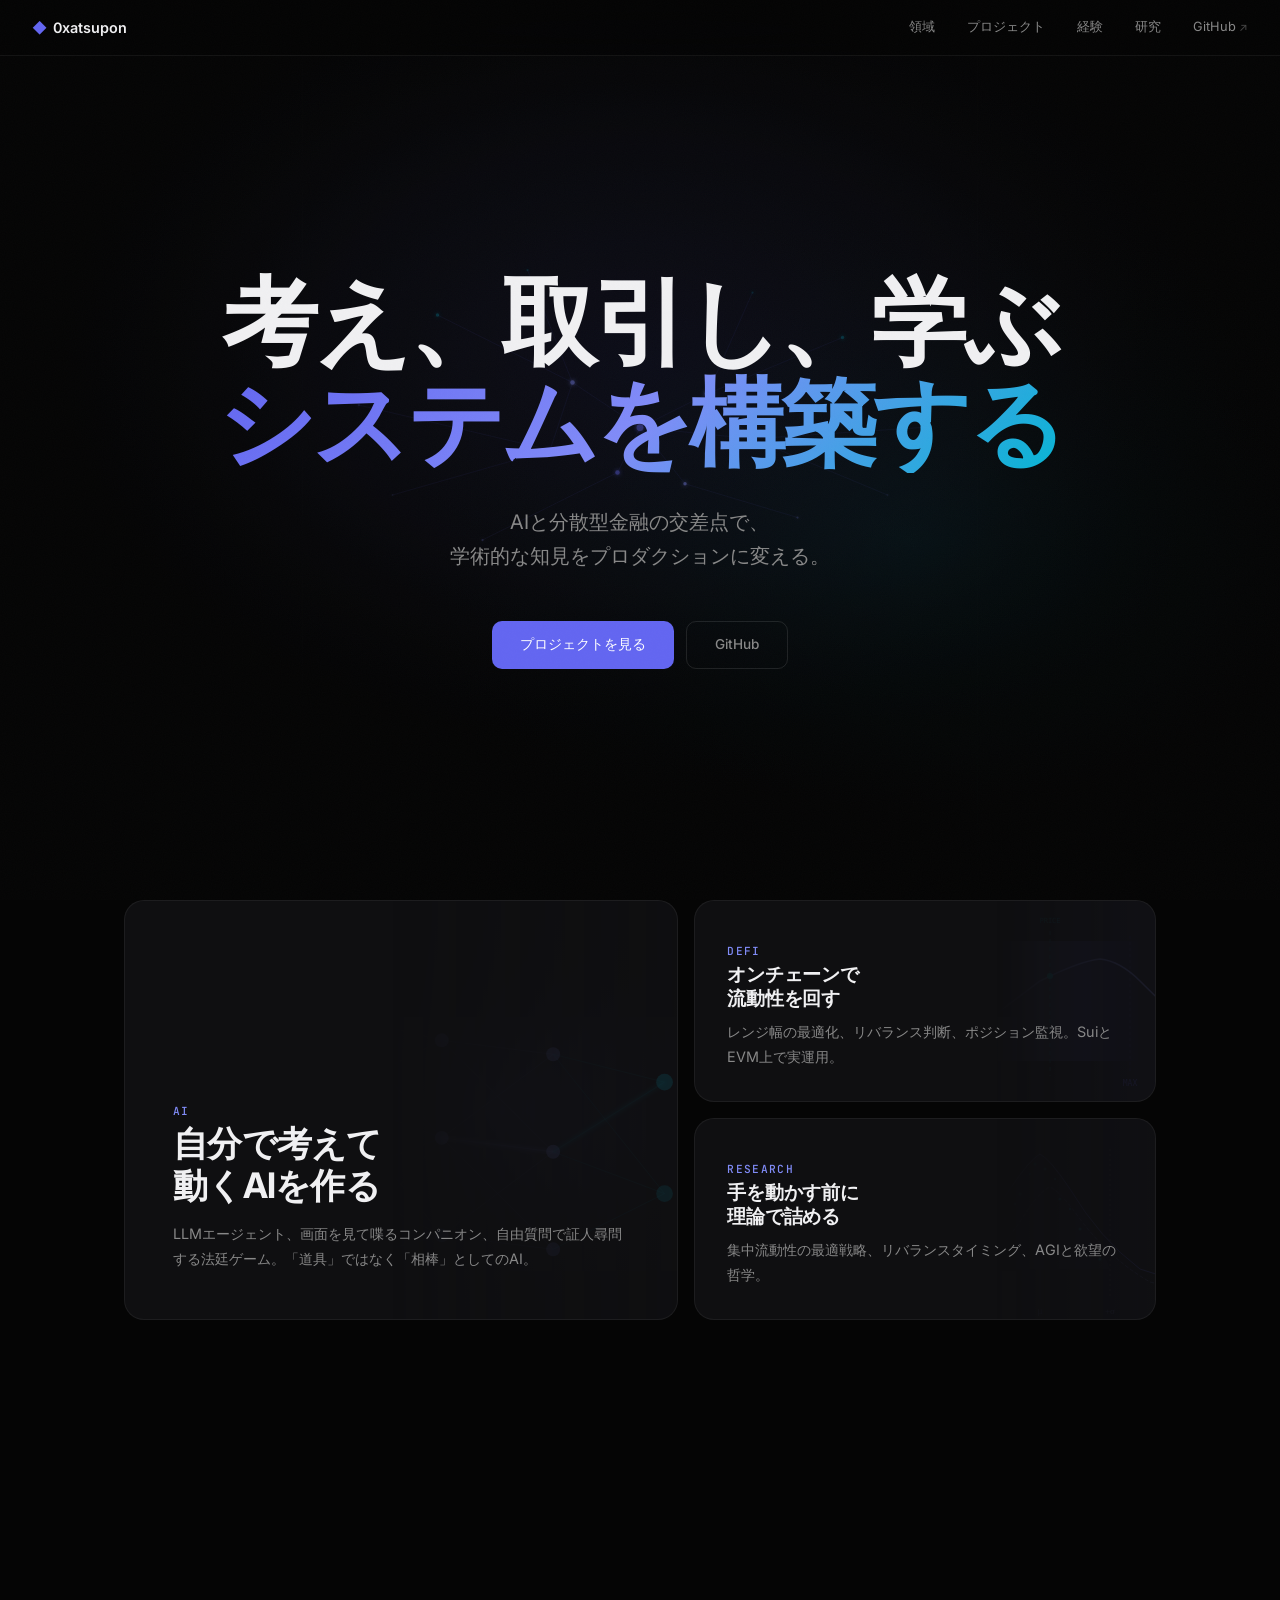
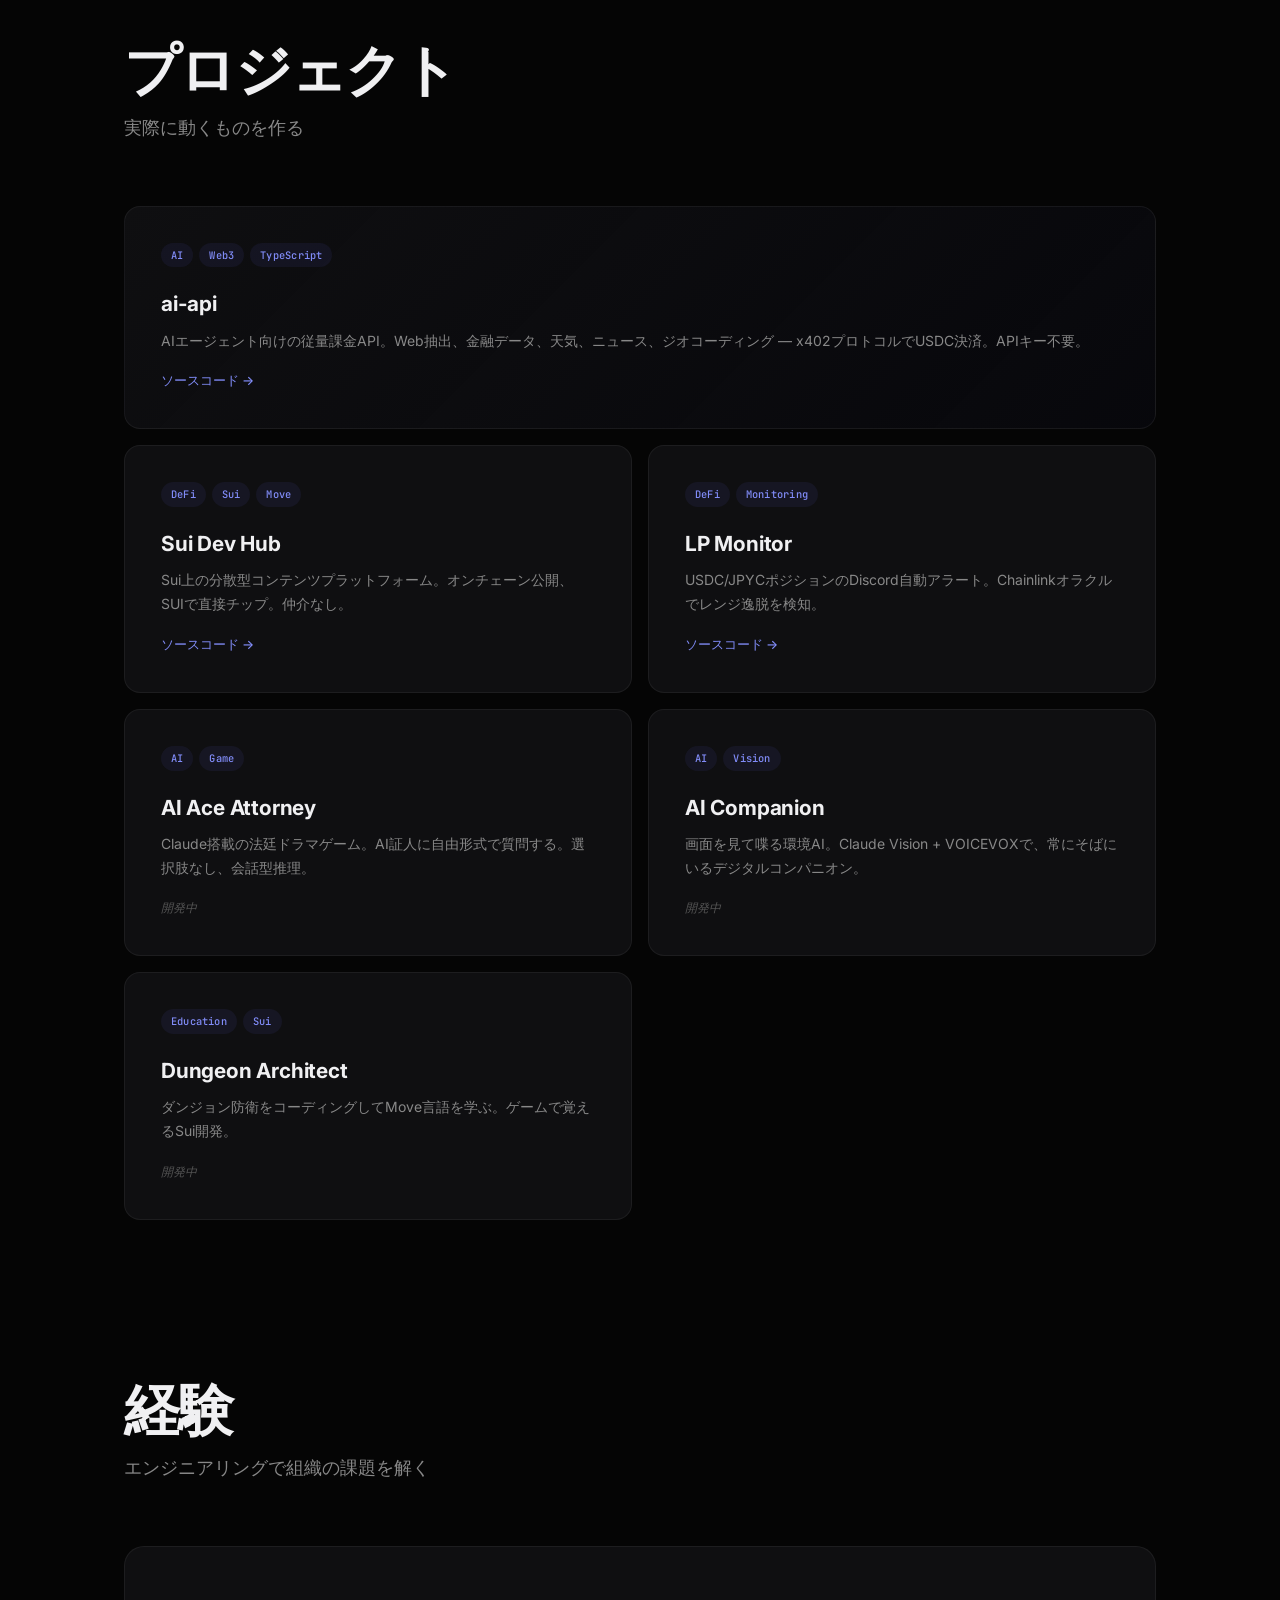
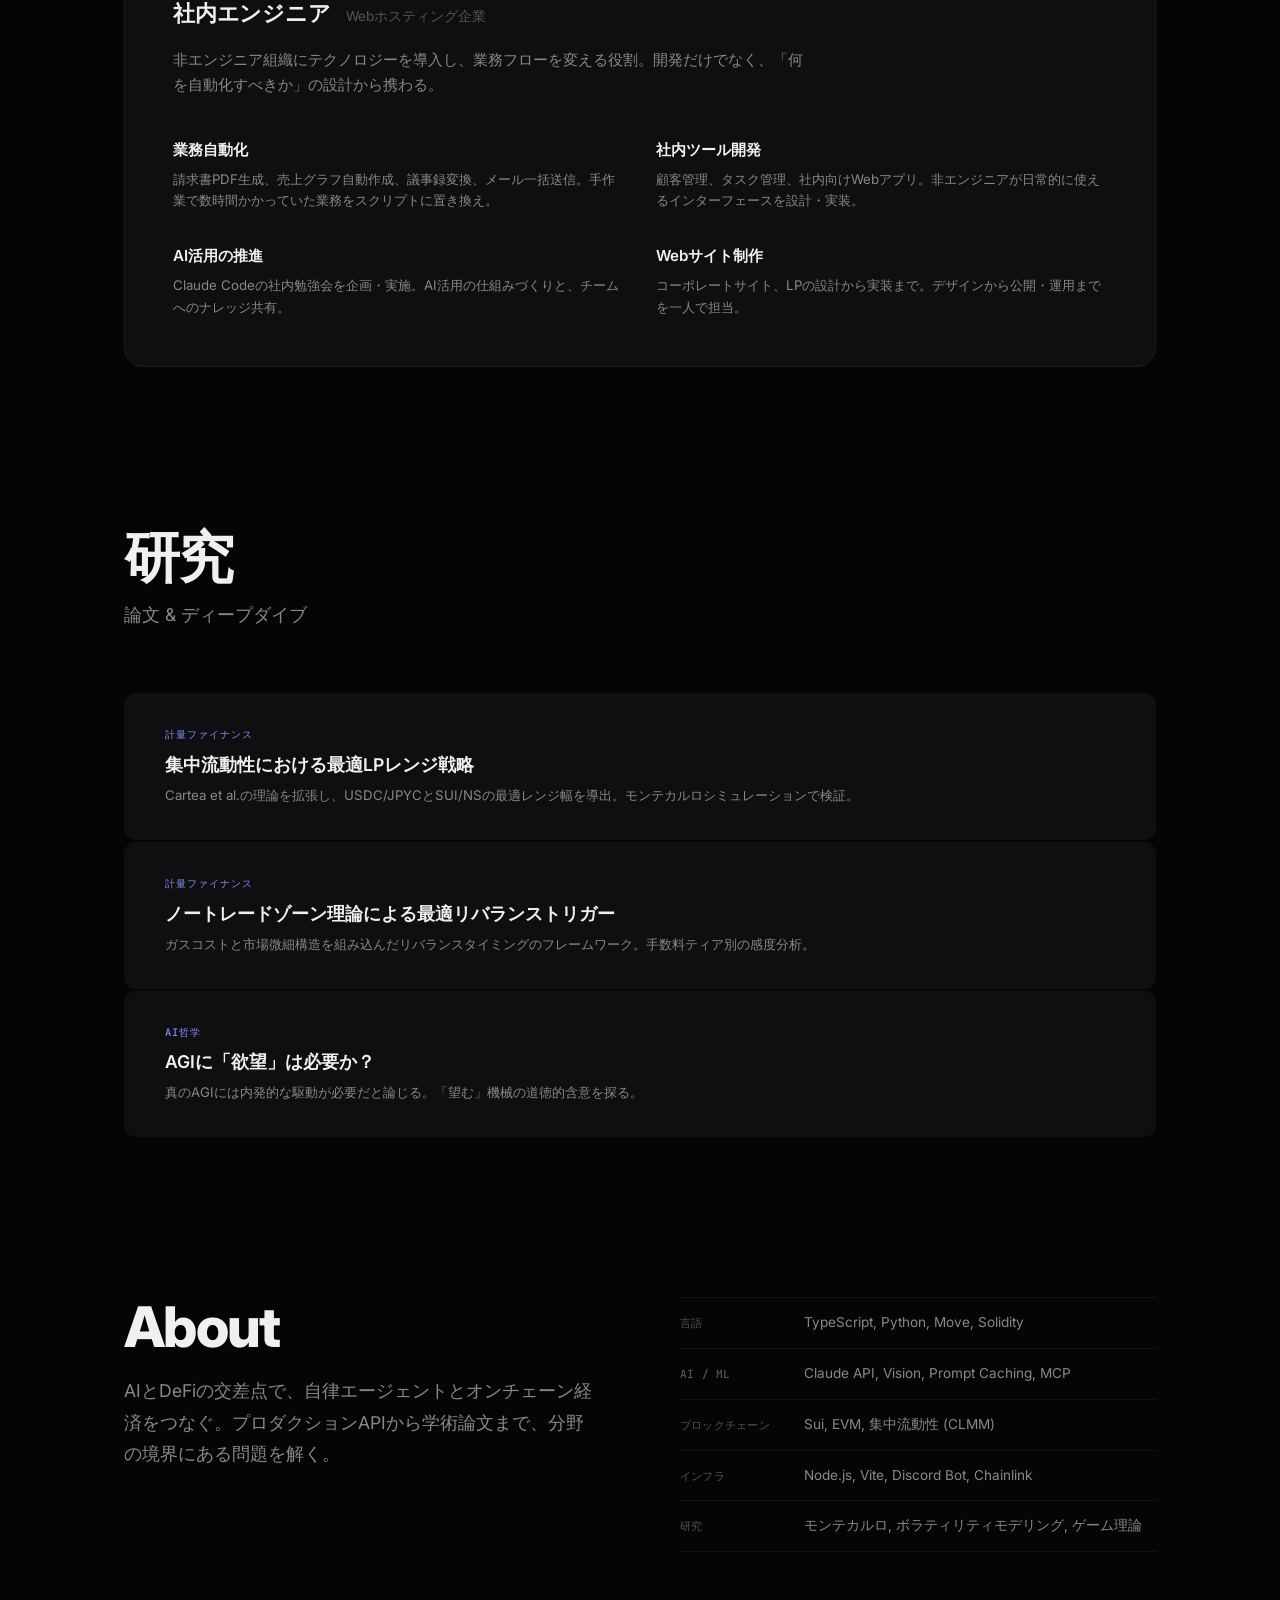
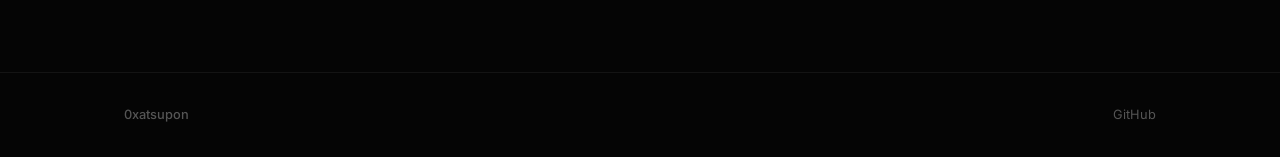
==== commit ddce110c: "feat: SVGビジュアル追加 — ヒーロー背景, Bentoカード画像 - hero-bg.svg: ネットワークノード + グリッド - ai-visual.svg: ニューラルネットワーク層 " ====
--- a/index.html
+++ b/index.html
@@ -44,6 +44,7 @@
 
   <!-- Hero -->
   <header class="hero">
+    <img src="img/hero-bg.svg" alt="" class="hero__bg" aria-hidden="true">
     <div class="hero__container">
       <h1 class="hero__title reveal">
         <span class="hero__title-line">考え、取引し、学ぶ</span>
@@ -65,19 +66,28 @@
     <div class="container">
       <div class="bento">
         <div class="bento__main reveal">
-          <span class="bento__label">AI</span>
-          <h2 class="bento__title">自分で考えて<br>動くAIを作る</h2>
-          <p class="bento__text">LLMエージェント、画面を見て喋るコンパニオン、自由質問で証人尋問する法廷ゲーム。「道具」ではなく「相棒」としてのAI。</p>
+          <img src="img/ai-visual.svg" alt="" class="bento__visual" loading="lazy">
+          <div class="bento__content">
+            <span class="bento__label">AI</span>
+            <h2 class="bento__title">自分で考えて<br>動くAIを作る</h2>
+            <p class="bento__text">LLMエージェント、画面を見て喋るコンパニオン、自由質問で証人尋問する法廷ゲーム。「道具」ではなく「相棒」としてのAI。</p>
+          </div>
         </div>
         <div class="bento__side bento__side--top reveal">
-          <span class="bento__label">DeFi</span>
-          <h3 class="bento__side-title">オンチェーンで<br>流動性を回す</h3>
-          <p class="bento__text">レンジ幅の最適化、リバランス判断、ポジション監視。SuiとEVM上で実運用。</p>
+          <img src="img/defi-visual.svg" alt="" class="bento__side-visual" loading="lazy">
+          <div class="bento__content">
+            <span class="bento__label">DeFi</span>
+            <h3 class="bento__side-title">オンチェーンで<br>流動性を回す</h3>
+            <p class="bento__text">レンジ幅の最適化、リバランス判断、ポジション監視。SuiとEVM上で実運用。</p>
+          </div>
         </div>
         <div class="bento__side bento__side--bottom reveal">
-          <span class="bento__label">Research</span>
-          <h3 class="bento__side-title">手を動かす前に<br>理論で詰める</h3>
-          <p class="bento__text">集中流動性の最適戦略、リバランスタイミング、AGIと欲望の哲学。</p>
+          <img src="img/research-visual.svg" alt="" class="bento__side-visual" loading="lazy">
+          <div class="bento__content">
+            <span class="bento__label">Research</span>
+            <h3 class="bento__side-title">手を動かす前に<br>理論で詰める</h3>
+            <p class="bento__text">集中流動性の最適戦略、リバランスタイミング、AGIと欲望の哲学。</p>
+          </div>
         </div>
       </div>
     </div>
--- a/style.css
+++ b/style.css
@@ -164,16 +164,14 @@
   position: relative;
 }
 
-.hero::before {
-  content: '';
+.hero__bg {
   position: absolute;
-  top: 0;
-  left: 50%;
-  transform: translateX(-50%);
-  width: 600px;
-  height: 600px;
-  background: radial-gradient(circle, var(--accent-glow), transparent 70%);
+  inset: 0;
+  width: 100%;
+  height: 100%;
+  object-fit: cover;
   pointer-events: none;
+  opacity: 0.7;
 }
 
 .hero__container {
@@ -291,18 +289,39 @@
   justify-content: flex-end;
   position: relative;
   overflow: hidden;
-  transition: border-color 400ms;
-}
-
-.bento__main::before {
-  content: '';
+  transition: border-color 400ms, box-shadow 400ms;
+}
+
+/* Bento card visuals */
+.bento__visual {
   position: absolute;
-  top: -40%;
-  right: -20%;
-  width: 300px;
-  height: 300px;
-  background: radial-gradient(circle, rgba(99, 102, 241, 0.08), transparent 70%);
+  top: 0;
+  right: 0;
+  width: 65%;
+  height: 100%;
+  object-fit: cover;
+  opacity: 0.5;
+  mask-image: linear-gradient(to left, rgba(0,0,0,0.6), transparent 80%);
+  -webkit-mask-image: linear-gradient(to left, rgba(0,0,0,0.6), transparent 80%);
   pointer-events: none;
+}
+
+.bento__side-visual {
+  position: absolute;
+  top: 0;
+  right: 0;
+  width: 50%;
+  height: 100%;
+  object-fit: cover;
+  opacity: 0.4;
+  mask-image: linear-gradient(to left, rgba(0,0,0,0.5), transparent 70%);
+  -webkit-mask-image: linear-gradient(to left, rgba(0,0,0,0.5), transparent 70%);
+  pointer-events: none;
+}
+
+.bento__content {
+  position: relative;
+  z-index: 1;
 }
 
 .bento__main:hover { border-color: var(--border-hover); }
@@ -339,6 +358,8 @@
   display: flex;
   flex-direction: column;
   justify-content: flex-end;
+  position: relative;
+  overflow: hidden;
   transition: border-color 400ms;
 }
 
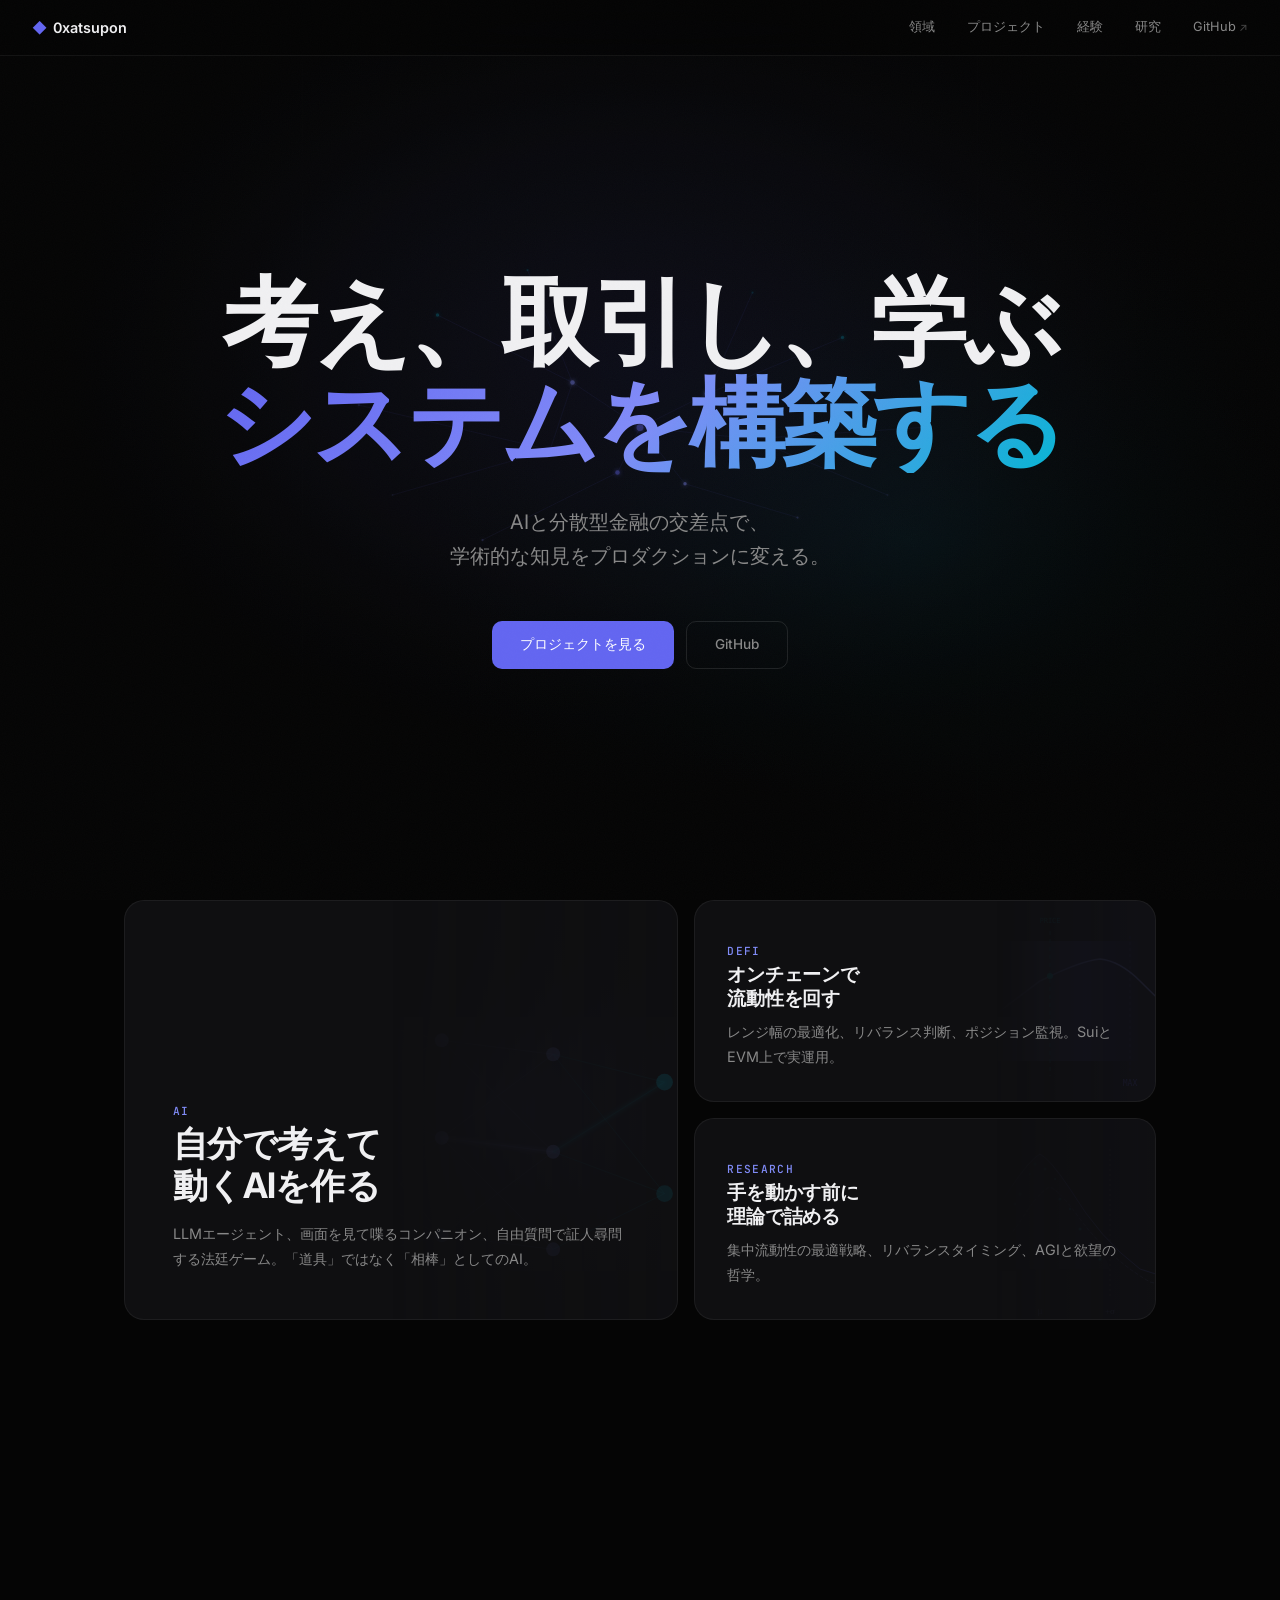
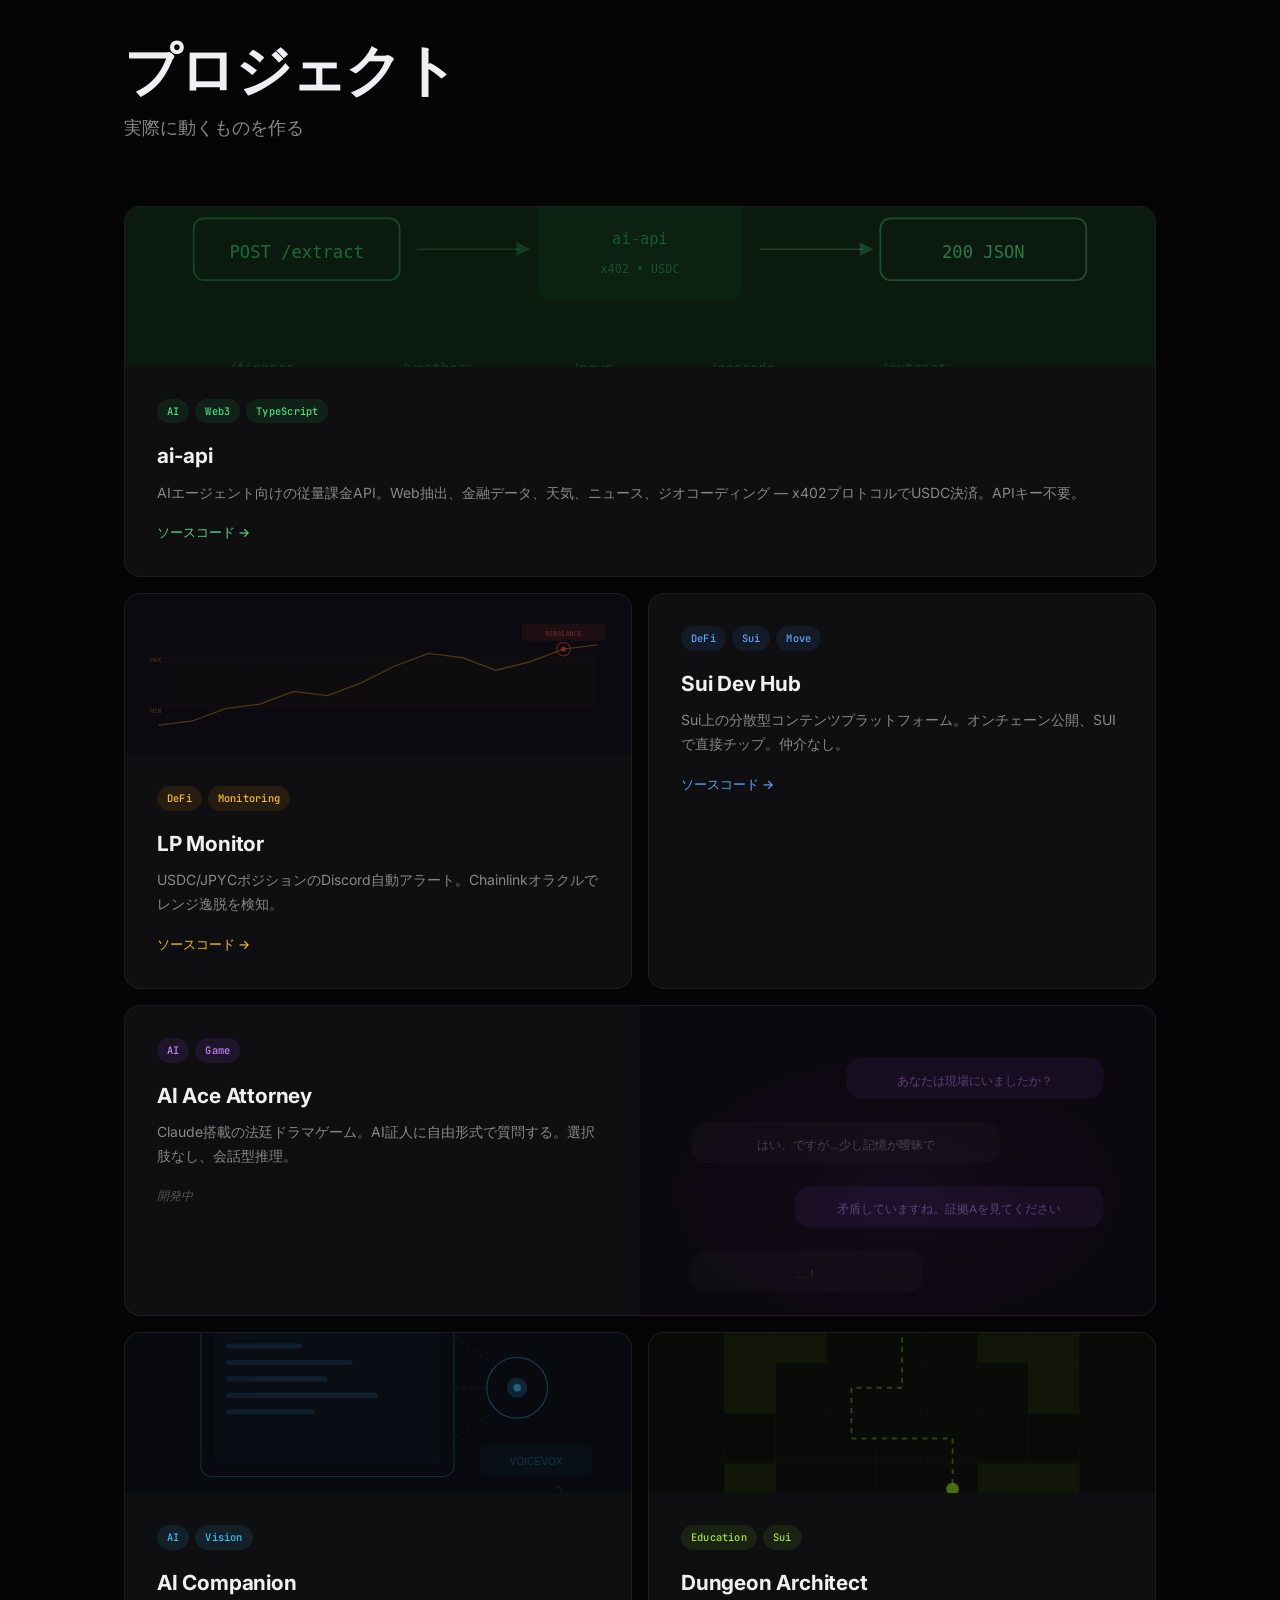
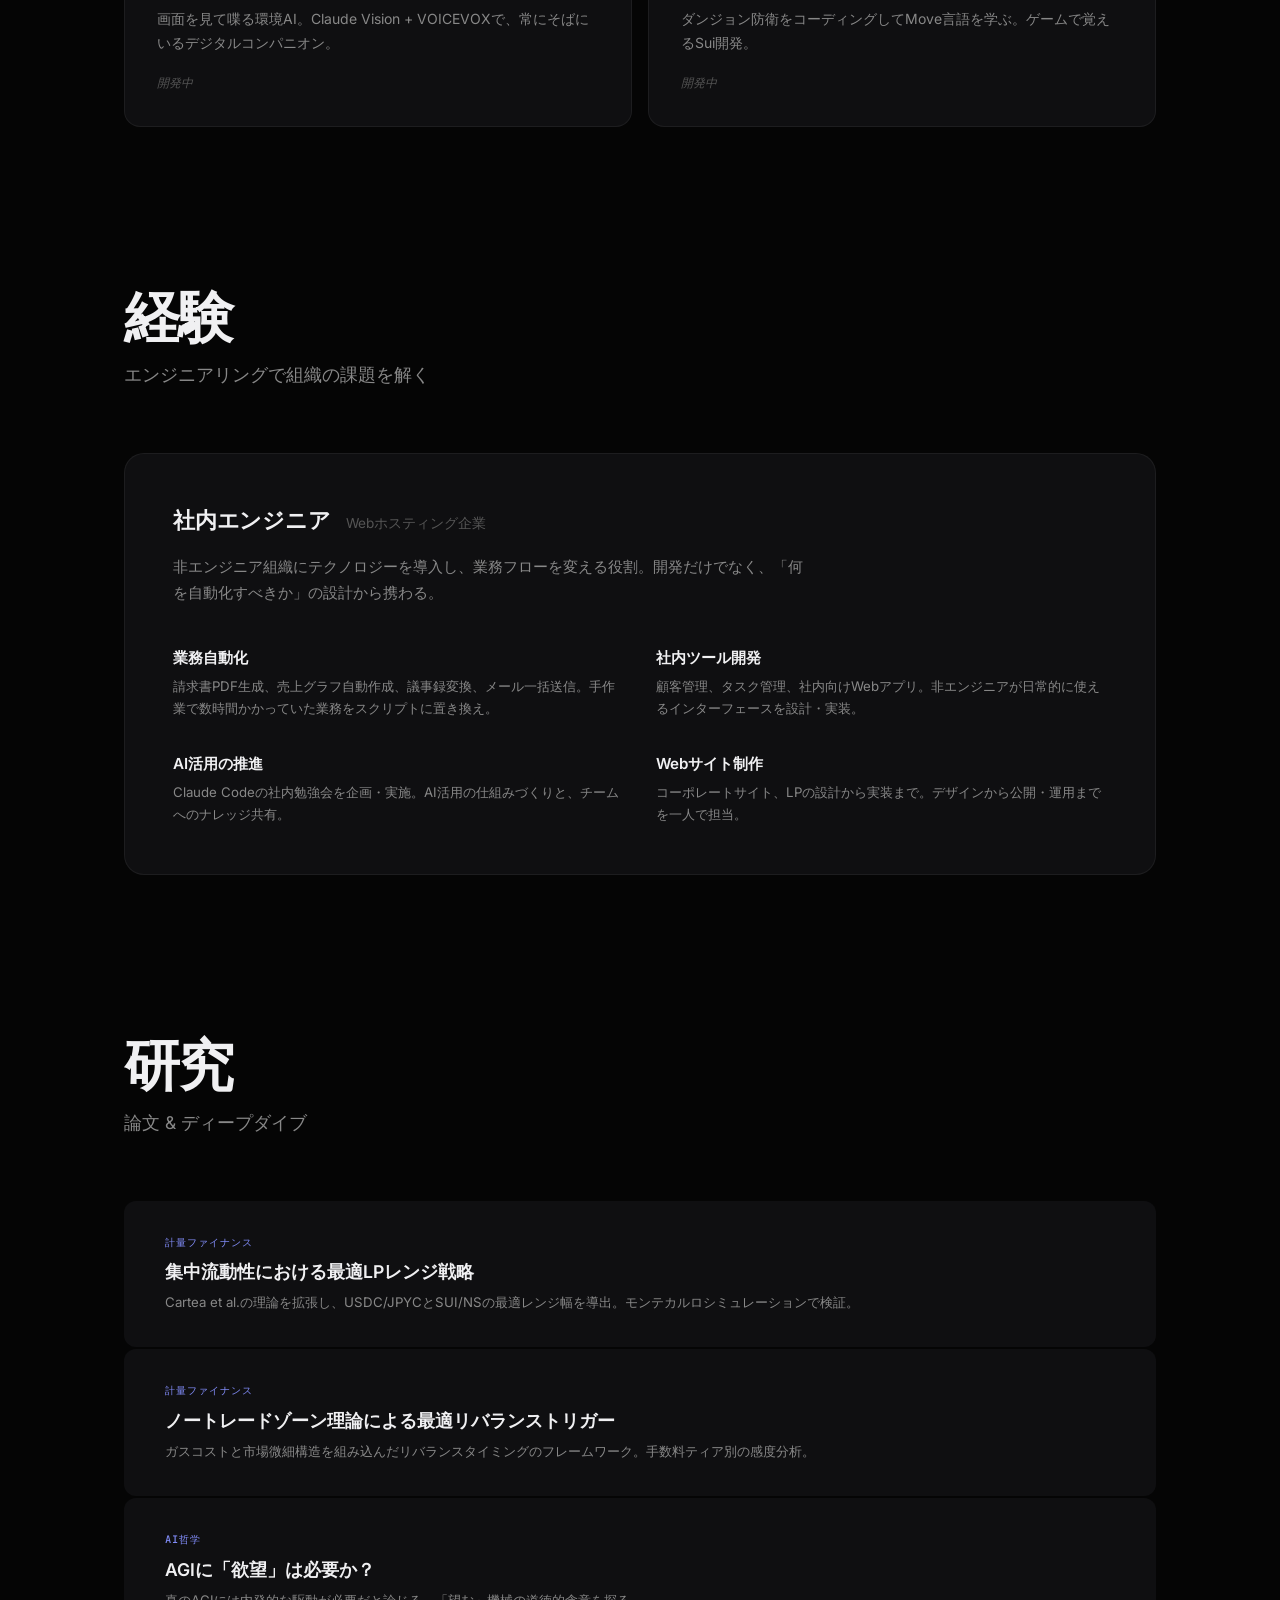
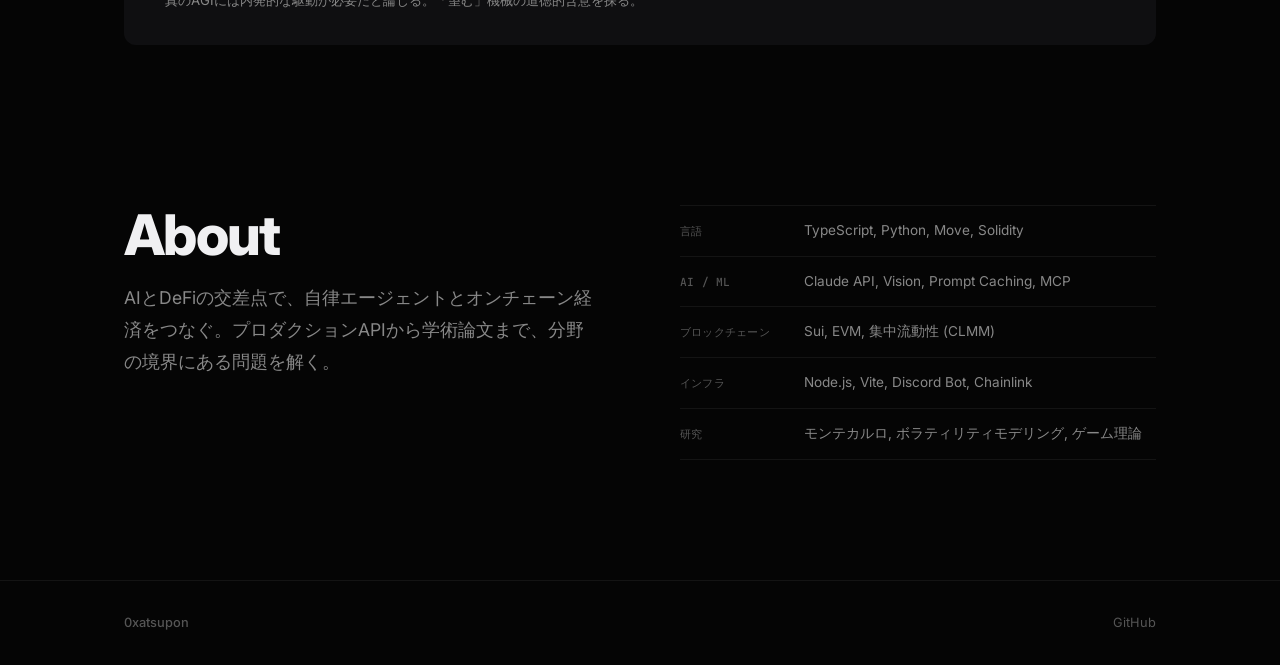
==== commit f3b38400: "feat: プロジェクトカードを個別デザイン化 + 画像追加 - 全カード同一枠 → プロジェクトごとに固有の色・レイアウト・画像 - ai-api: グリーン、API フロー図、フル幅ヒーロー - " ====
--- a/index.html
+++ b/index.html
@@ -101,78 +101,89 @@
         <p class="section__sub">実際に動くものを作る</p>
       </div>
 
-      <div class="projects">
-        <article class="project project--featured reveal">
-          <div class="project__content">
-            <div class="project__tags">
-              <span class="tag">AI</span>
-              <span class="tag">Web3</span>
-              <span class="tag">TypeScript</span>
-            </div>
-            <h3 class="project__title">ai-api</h3>
-            <p class="project__desc">AIエージェント向けの従量課金API。Web抽出、金融データ、天気、ニュース、ジオコーディング — x402プロトコルでUSDC決済。APIキー不要。</p>
-            <a href="https://github.com/0xatsupon/ai-api" class="project__link" target="_blank" rel="noopener">ソースコード →</a>
-          </div>
-        </article>
-
-        <article class="project reveal">
-          <div class="project__content">
-            <div class="project__tags">
-              <span class="tag">DeFi</span>
-              <span class="tag">Sui</span>
-              <span class="tag">Move</span>
-            </div>
-            <h3 class="project__title">Sui Dev Hub</h3>
-            <p class="project__desc">Sui上の分散型コンテンツプラットフォーム。オンチェーン公開、SUIで直接チップ。仲介なし。</p>
-            <a href="https://github.com/0xatsupon/sui-dev-hub" class="project__link" target="_blank" rel="noopener">ソースコード →</a>
-          </div>
-        </article>
-
-        <article class="project reveal">
-          <div class="project__content">
-            <div class="project__tags">
-              <span class="tag">DeFi</span>
-              <span class="tag">Monitoring</span>
-            </div>
-            <h3 class="project__title">LP Monitor</h3>
-            <p class="project__desc">USDC/JPYCポジションのDiscord自動アラート。Chainlinkオラクルでレンジ逸脱を検知。</p>
-            <a href="https://github.com/0xatsupon/lp-monitor" class="project__link" target="_blank" rel="noopener">ソースコード →</a>
-          </div>
-        </article>
-
-        <article class="project reveal">
-          <div class="project__content">
-            <div class="project__tags">
-              <span class="tag">AI</span>
-              <span class="tag">Game</span>
-            </div>
-            <h3 class="project__title">AI Ace Attorney</h3>
-            <p class="project__desc">Claude搭載の法廷ドラマゲーム。AI証人に自由形式で質問する。選択肢なし、会話型推理。</p>
-            <span class="project__status">開発中</span>
-          </div>
-        </article>
-
-        <article class="project reveal">
-          <div class="project__content">
-            <div class="project__tags">
-              <span class="tag">AI</span>
-              <span class="tag">Vision</span>
-            </div>
-            <h3 class="project__title">AI Companion</h3>
-            <p class="project__desc">画面を見て喋る環境AI。Claude Vision + VOICEVOXで、常にそばにいるデジタルコンパニオン。</p>
-            <span class="project__status">開発中</span>
-          </div>
-        </article>
-
-        <article class="project reveal">
-          <div class="project__content">
-            <div class="project__tags">
-              <span class="tag">Education</span>
-              <span class="tag">Sui</span>
-            </div>
-            <h3 class="project__title">Dungeon Architect</h3>
-            <p class="project__desc">ダンジョン防衛をコーディングしてMove言語を学ぶ。ゲームで覚えるSui開発。</p>
-            <span class="project__status">開発中</span>
+      <!-- ai-api: full-width hero card with image -->
+      <article class="pcard pcard--hero pcard--green reveal">
+        <img src="img/proj-api.svg" alt="" class="pcard__img" loading="lazy">
+        <div class="pcard__body">
+          <div class="pcard__tags">
+            <span class="tag tag--green">AI</span>
+            <span class="tag tag--green">Web3</span>
+            <span class="tag tag--green">TypeScript</span>
+          </div>
+          <h3 class="pcard__title">ai-api</h3>
+          <p class="pcard__desc">AIエージェント向けの従量課金API。Web抽出、金融データ、天気、ニュース、ジオコーディング — x402プロトコルでUSDC決済。APIキー不要。</p>
+          <a href="https://github.com/0xatsupon/ai-api" class="pcard__link pcard__link--green" target="_blank" rel="noopener">ソースコード →</a>
+        </div>
+      </article>
+
+      <!-- LP Monitor + Sui Dev Hub: side by side, different styles -->
+      <div class="pcard-row">
+        <article class="pcard pcard--amber reveal">
+          <img src="img/proj-lp.svg" alt="" class="pcard__img" loading="lazy">
+          <div class="pcard__body">
+            <div class="pcard__tags">
+              <span class="tag tag--amber">DeFi</span>
+              <span class="tag tag--amber">Monitoring</span>
+            </div>
+            <h3 class="pcard__title">LP Monitor</h3>
+            <p class="pcard__desc">USDC/JPYCポジションのDiscord自動アラート。Chainlinkオラクルでレンジ逸脱を検知。</p>
+            <a href="https://github.com/0xatsupon/lp-monitor" class="pcard__link pcard__link--amber" target="_blank" rel="noopener">ソースコード →</a>
+          </div>
+        </article>
+
+        <article class="pcard pcard--blue reveal">
+          <div class="pcard__body">
+            <div class="pcard__tags">
+              <span class="tag tag--blue">DeFi</span>
+              <span class="tag tag--blue">Sui</span>
+              <span class="tag tag--blue">Move</span>
+            </div>
+            <h3 class="pcard__title">Sui Dev Hub</h3>
+            <p class="pcard__desc">Sui上の分散型コンテンツプラットフォーム。オンチェーン公開、SUIで直接チップ。仲介なし。</p>
+            <a href="https://github.com/0xatsupon/sui-dev-hub" class="pcard__link pcard__link--blue" target="_blank" rel="noopener">ソースコード →</a>
+          </div>
+        </article>
+      </div>
+
+      <!-- AI Ace Attorney: wide card with chat visual -->
+      <article class="pcard pcard--wide pcard--purple reveal">
+        <div class="pcard__body">
+          <div class="pcard__tags">
+            <span class="tag tag--purple">AI</span>
+            <span class="tag tag--purple">Game</span>
+          </div>
+          <h3 class="pcard__title">AI Ace Attorney</h3>
+          <p class="pcard__desc">Claude搭載の法廷ドラマゲーム。AI証人に自由形式で質問する。選択肢なし、会話型推理。</p>
+          <span class="pcard__status">開発中</span>
+        </div>
+        <img src="img/proj-attorney.svg" alt="" class="pcard__img-side" loading="lazy">
+      </article>
+
+      <!-- AI Companion + Dungeon Architect: side by side -->
+      <div class="pcard-row">
+        <article class="pcard pcard--cyan reveal">
+          <img src="img/proj-companion.svg" alt="" class="pcard__img" loading="lazy">
+          <div class="pcard__body">
+            <div class="pcard__tags">
+              <span class="tag tag--cyan">AI</span>
+              <span class="tag tag--cyan">Vision</span>
+            </div>
+            <h3 class="pcard__title">AI Companion</h3>
+            <p class="pcard__desc">画面を見て喋る環境AI。Claude Vision + VOICEVOXで、常にそばにいるデジタルコンパニオン。</p>
+            <span class="pcard__status">開発中</span>
+          </div>
+        </article>
+
+        <article class="pcard pcard--lime reveal">
+          <img src="img/proj-dungeon.svg" alt="" class="pcard__img" loading="lazy">
+          <div class="pcard__body">
+            <div class="pcard__tags">
+              <span class="tag tag--lime">Education</span>
+              <span class="tag tag--lime">Sui</span>
+            </div>
+            <h3 class="pcard__title">Dungeon Architect</h3>
+            <p class="pcard__desc">ダンジョン防衛をコーディングしてMove言語を学ぶ。ゲームで覚えるSui開発。</p>
+            <span class="pcard__status">開発中</span>
           </div>
         </article>
       </div>
--- a/style.css
+++ b/style.css
@@ -373,39 +373,76 @@
   margin-bottom: 10px;
 }
 
-/* --- Projects --- */
+/* --- Projects (each card is unique) --- */
 .work {
   padding: 160px 0;
 }
 
-.projects {
+/* Card base */
+.pcard {
+  border-radius: 16px;
+  background: var(--bg-card);
+  border: 1px solid var(--border);
+  overflow: hidden;
+  transition: border-color 400ms, transform 400ms var(--ease);
+  position: relative;
+}
+
+.pcard:hover {
+  border-color: var(--border-hover);
+  transform: translateY(-2px);
+}
+
+/* Full-width hero card */
+.pcard--hero {
+  display: flex;
+  flex-direction: column;
+}
+
+.pcard--hero .pcard__img {
+  width: 100%;
+  height: 200px;
+  object-fit: cover;
+  display: block;
+}
+
+/* Side-by-side row */
+.pcard-row {
   display: grid;
   grid-template-columns: 1fr 1fr;
   gap: 16px;
-}
-
-.project {
-  padding: 36px;
-  border-radius: 16px;
-  background: var(--bg-card);
-  border: 1px solid var(--border);
-  transition: all 400ms var(--ease);
-}
-
-.project:hover {
-  border-color: var(--border-hover);
-  transform: translateY(-2px);
-}
-
-.project--featured {
-  grid-column: 1 / -1;
-  background: linear-gradient(135deg, var(--bg-card), rgba(99, 102, 241, 0.03));
-}
-
-.project__tags {
+  margin-top: 16px;
+}
+
+/* Standard card with top image */
+.pcard .pcard__img {
+  width: 100%;
+  height: 160px;
+  object-fit: cover;
+  display: block;
+}
+
+/* Wide card (text left, image right) */
+.pcard--wide {
+  display: grid;
+  grid-template-columns: 1fr 1fr;
+  margin-top: 16px;
+}
+
+.pcard__img-side {
+  width: 100%;
+  height: 100%;
+  object-fit: cover;
+}
+
+.pcard__body {
+  padding: 32px;
+}
+
+.pcard__tags {
   display: flex;
   gap: 6px;
-  margin-bottom: 20px;
+  margin-bottom: 16px;
 }
 
 .tag {
@@ -414,35 +451,51 @@
   font-weight: 500;
   padding: 4px 10px;
   border-radius: 100px;
-  background: rgba(99, 102, 241, 0.08);
-  color: var(--accent-2);
   letter-spacing: 0.02em;
 }
 
-.project__title {
+/* Per-project color tags */
+.tag--green { background: rgba(34, 197, 94, 0.1); color: #4ade80; }
+.tag--amber { background: rgba(245, 158, 11, 0.1); color: #fbbf24; }
+.tag--blue { background: rgba(59, 130, 246, 0.1); color: #60a5fa; }
+.tag--purple { background: rgba(168, 85, 247, 0.1); color: #c084fc; }
+.tag--cyan { background: rgba(56, 189, 248, 0.1); color: #38bdf8; }
+.tag--lime { background: rgba(132, 204, 22, 0.1); color: #a3e635; }
+
+/* Per-project card accent border on hover */
+.pcard--green:hover { border-color: rgba(34, 197, 94, 0.2); }
+.pcard--amber:hover { border-color: rgba(245, 158, 11, 0.2); }
+.pcard--blue:hover { border-color: rgba(59, 130, 246, 0.2); }
+.pcard--purple:hover { border-color: rgba(168, 85, 247, 0.2); }
+.pcard--cyan:hover { border-color: rgba(56, 189, 248, 0.2); }
+.pcard--lime:hover { border-color: rgba(132, 204, 22, 0.2); }
+
+.pcard__title {
   font-size: 1.3rem;
   font-weight: 700;
   letter-spacing: -0.01em;
   margin-bottom: 8px;
 }
 
-.project__desc {
+.pcard__desc {
   font-size: 0.875rem;
   color: var(--text-2);
   line-height: 1.7;
   margin-bottom: 16px;
 }
 
-.project__link {
+.pcard__link {
   font-size: 0.8rem;
   font-weight: 500;
-  color: var(--accent-2);
   transition: color 150ms;
 }
 
-.project__link:hover { color: var(--text-1); }
-
-.project__status {
+.pcard__link--green { color: #4ade80; }
+.pcard__link--amber { color: #fbbf24; }
+.pcard__link--blue { color: #60a5fa; }
+.pcard__link--green:hover, .pcard__link--amber:hover, .pcard__link--blue:hover { color: var(--text-1); }
+
+.pcard__status {
   font-size: 0.75rem;
   color: var(--text-3);
   font-style: italic;
@@ -639,11 +692,7 @@
 
 .bento .reveal:nth-child(2) { transition-delay: 100ms; }
 .bento .reveal:nth-child(3) { transition-delay: 200ms; }
-.projects .reveal:nth-child(2) { transition-delay: 60ms; }
-.projects .reveal:nth-child(3) { transition-delay: 120ms; }
-.projects .reveal:nth-child(4) { transition-delay: 180ms; }
-.projects .reveal:nth-child(5) { transition-delay: 240ms; }
-.projects .reveal:nth-child(6) { transition-delay: 300ms; }
+.pcard-row .reveal:nth-child(2) { transition-delay: 100ms; }
 .papers .reveal:nth-child(2) { transition-delay: 80ms; }
 .papers .reveal:nth-child(3) { transition-delay: 160ms; }
 
@@ -667,8 +716,9 @@
   .bento__main { grid-row: auto; padding: 32px; }
   .bento__side { padding: 28px; }
 
-  .projects { grid-template-columns: 1fr; }
-  .project--featured { grid-column: auto; }
+  .pcard-row { grid-template-columns: 1fr; }
+  .pcard--wide { grid-template-columns: 1fr; }
+  .pcard__img-side { height: 180px; }
 
   .exp-items { grid-template-columns: 1fr; gap: 24px; }
   .exp-card { padding: 32px; }
